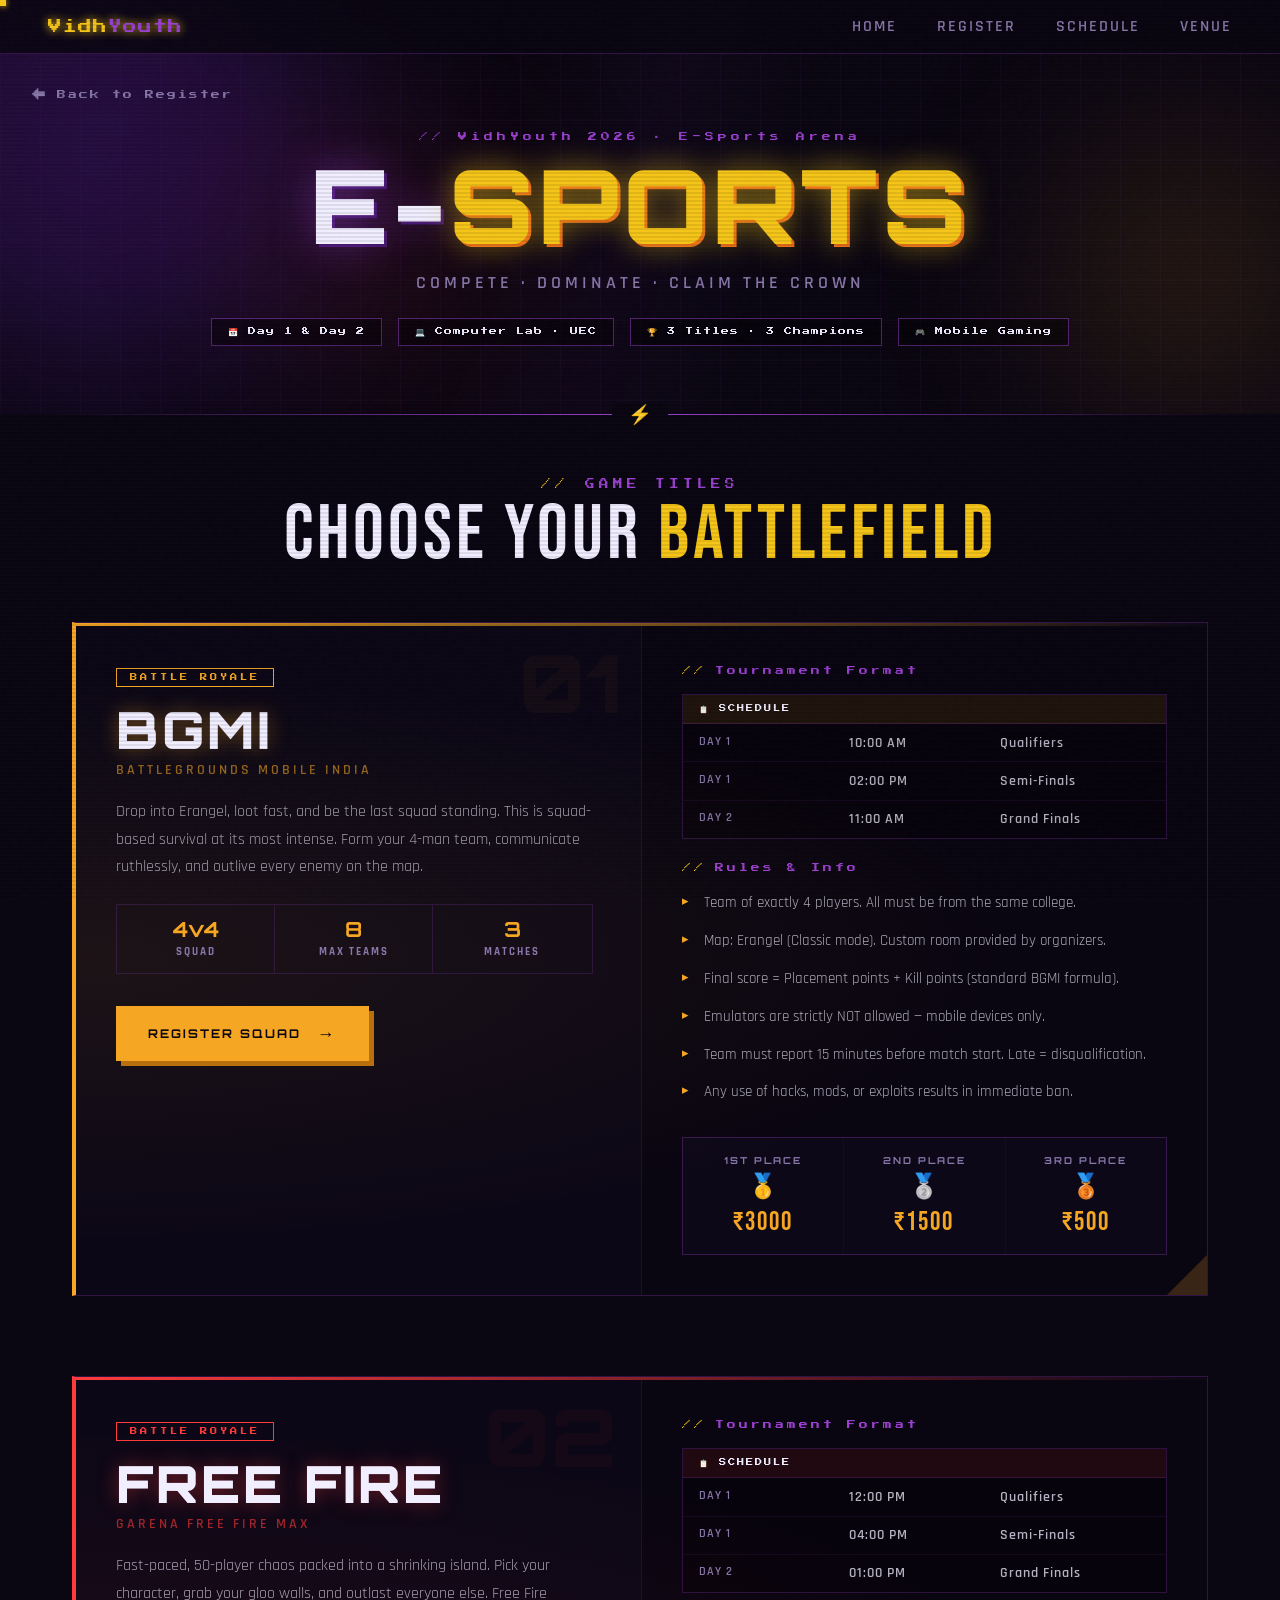
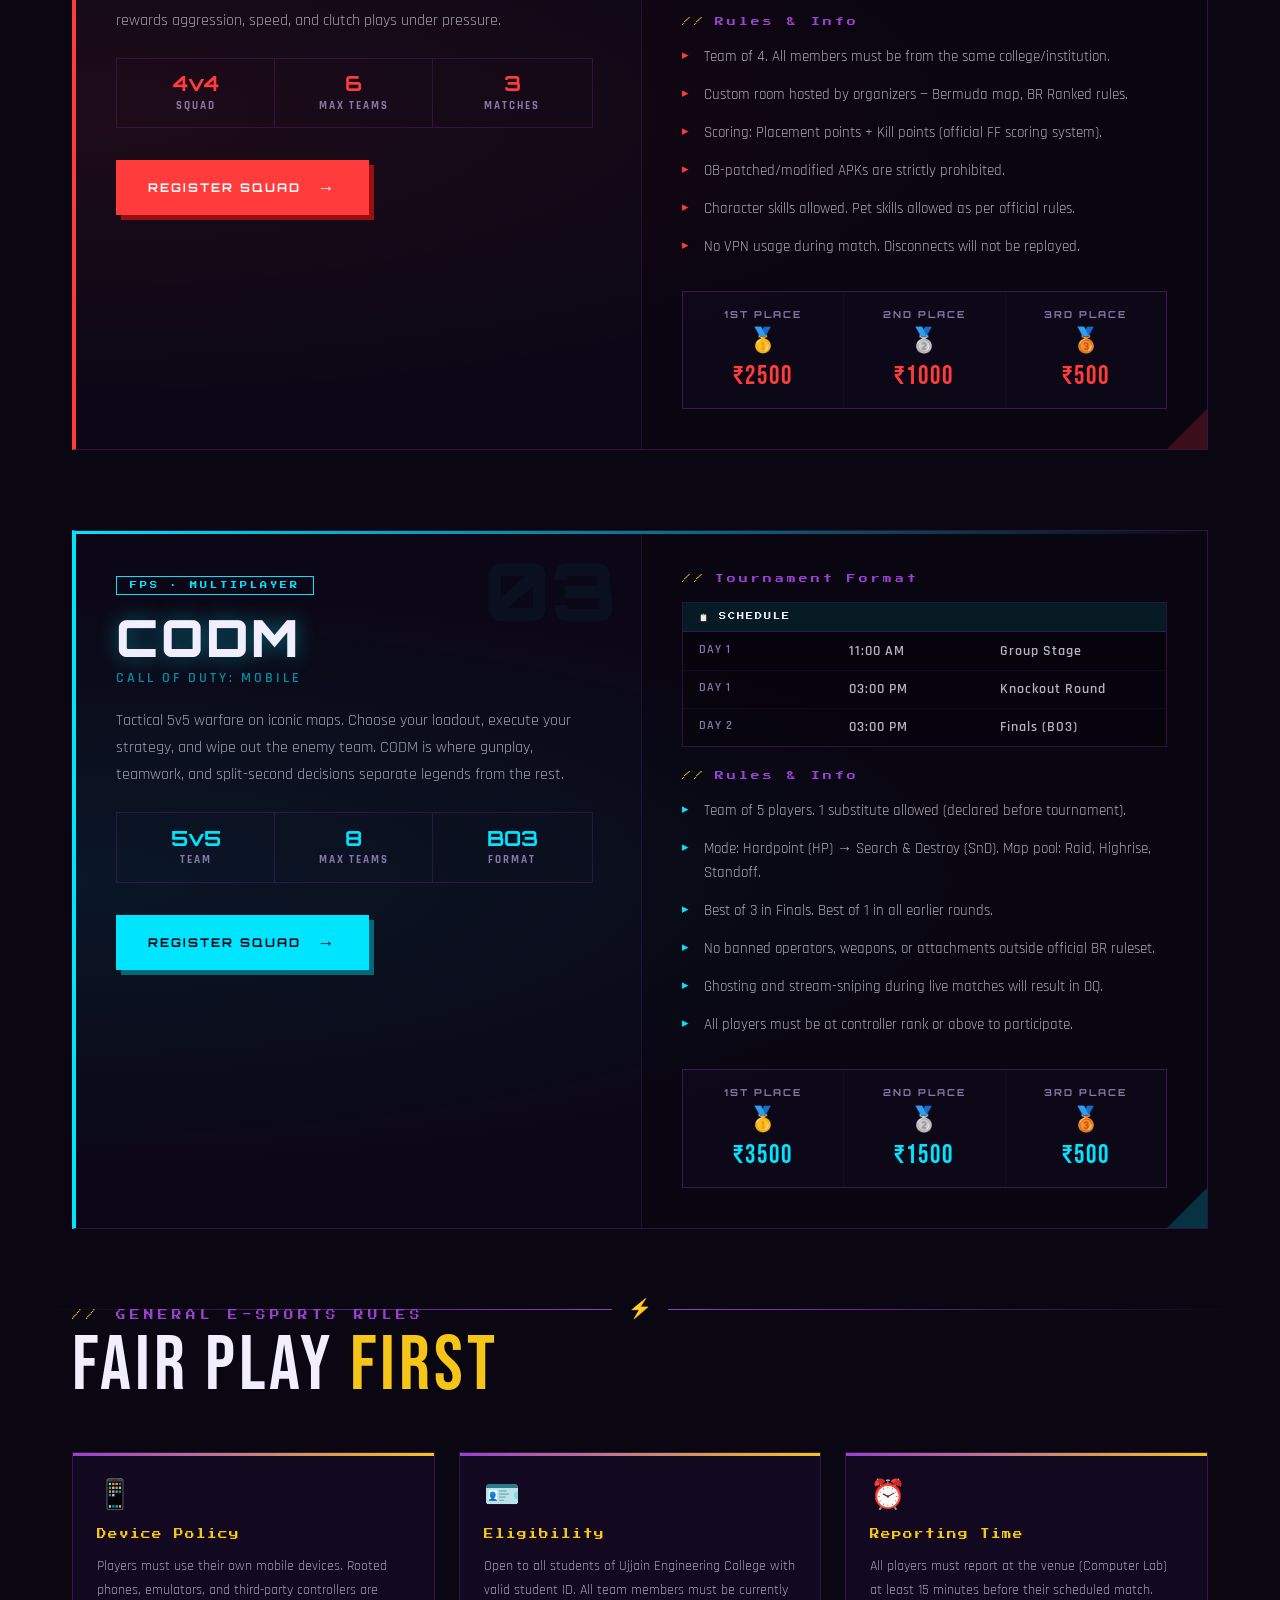
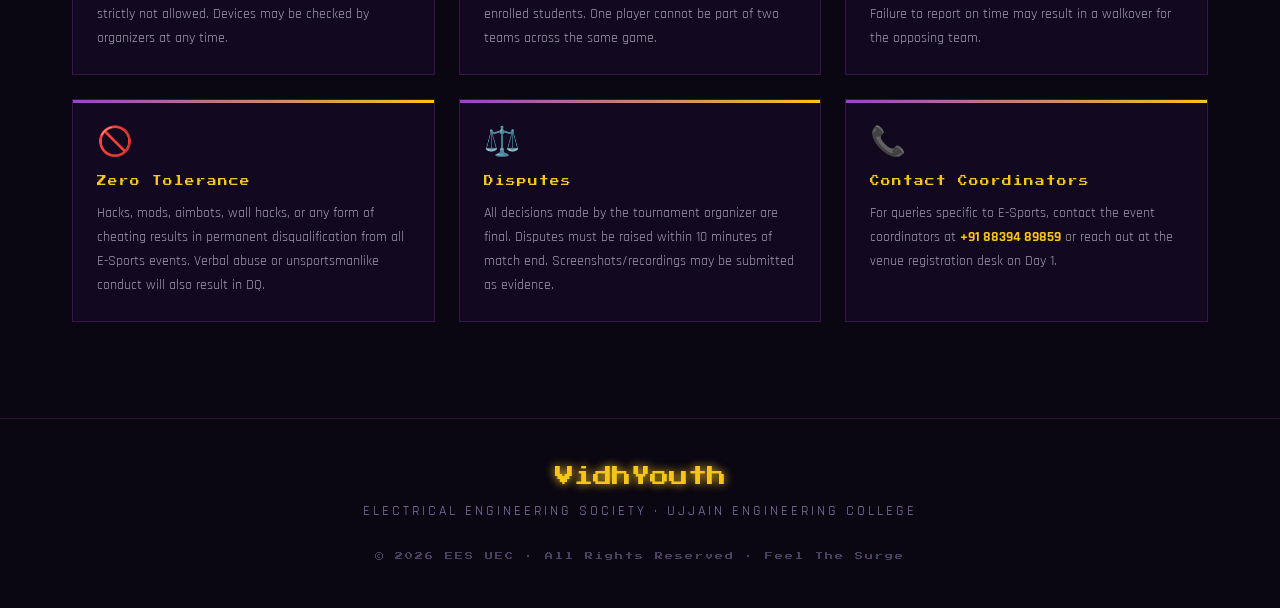
==== esports.html @ e62a2a11 "inital commit" ====
<!DOCTYPE html>
<html lang="en">
<head>
<meta charset="UTF-8">
<meta name="viewport" content="width=device-width, initial-scale=1.0">
<title>E-Sports — VidhYouth 2026</title>
<link href="https://fonts.googleapis.com/css2?family=Press+Start+2P&family=Rajdhani:wght@400;600;700&family=Bebas+Neue&family=Orbitron:wght@700;900&family=Dancing+Script:wght@700&display=swap" rel="stylesheet">
<link rel="stylesheet" href="style.css">
<style>
:root {
  --bgmi:   #f5a623;   /* BGMI — amber/gold */
  --bgmi-d: #b8700f;
  --ff:     #ff3b3b;   /* Free Fire — hot red */
  --ff-d:   #9a1010;
  --codm:   #00e5ff;   /* CODM — electric cyan */
  --codm-d: #006a7a;
}

/* ===== HERO ===== */
.es-hero {
  min-height: 46vh;
  display: flex;
  flex-direction: column;
  align-items: center;
  justify-content: center;
  position: relative;
  overflow: hidden;
  padding: 8rem 2rem 4rem;
  text-align: center;
}

.es-hero .grid-bg {
  position: absolute; inset: 0;
  background-image:
    linear-gradient(rgba(155,64,208,0.05) 1px, transparent 1px),
    linear-gradient(90deg, rgba(155,64,208,0.05) 1px, transparent 1px);
  background-size: 40px 40px;
  pointer-events: none;
}

/* Diagonal scan line sweeping effect */
.es-hero .scan-sweep {
  position: absolute; inset: 0;
  background: linear-gradient(
    105deg,
    transparent 40%,
    rgba(155,64,208,0.04) 50%,
    transparent 60%
  );
  animation: scanSweep 4s linear infinite;
  pointer-events: none;
}

@keyframes scanSweep {
  0%   { transform: translateX(-100%); }
  100% { transform: translateX(200%); }
}

.es-hero .orb {
  position: absolute; border-radius: 50%;
  filter: blur(90px); pointer-events: none;
  animation: floatOrb 9s ease-in-out infinite;
}
.es-hero .orb1 { width: 450px; height: 450px; background: rgba(74,26,122,0.45); top:-80px; left:-120px; }
.es-hero .orb2 { width: 300px; height: 300px; background: rgba(245,166,35,0.12); bottom:-40px; right:-60px; animation-delay:3s; }
.es-hero .orb3 { width: 250px; height: 250px; background: rgba(255,59,59,0.1); top:30%; right:10%; animation-delay:6s; }

.es-back {
  position: absolute; top: 5.5rem; left: 2rem;
  font-family: 'Press Start 2P', monospace;
  font-size: 0.55rem; color: var(--gray);
  text-decoration: none; letter-spacing: 2px;
  display: flex; align-items: center; gap: 0.6rem;
  transition: color 0.2s; z-index: 10;
}
.es-back:hover { color: var(--yellow); }
.es-back::before { content: '←'; font-size: 0.8rem; }

.es-label {
  font-family: 'Press Start 2P', monospace;
  font-size: 0.55rem; color: var(--purple-bright);
  letter-spacing: 4px; margin-bottom: 0.8rem;
  position: relative; z-index: 1;
  animation: fadeInDown 0.8s ease forwards; opacity: 0;
}

.es-title {
  font-family: 'Orbitron', sans-serif;
  font-size: clamp(2.8rem, 8vw, 6.5rem);
  font-weight: 900;
  letter-spacing: 4px;
  color: var(--white);
  line-height: 1;
  position: relative; z-index: 1;
  text-shadow:
    0 0 40px rgba(155,64,208,0.5),
    3px 3px 0 rgba(74,26,122,0.8);
  animation: fadeInUp 0.9s 0.1s ease forwards; opacity: 0;
}

.es-title .highlight {
  color: var(--yellow);
  text-shadow: 0 0 30px rgba(245,197,24,0.6), 3px 3px 0 var(--orange);
}

.es-sub {
  font-family: 'Rajdhani', sans-serif;
  font-size: 1.1rem; font-weight: 600;
  color: var(--gray); letter-spacing: 4px;
  text-transform: uppercase; margin-top: 1rem;
  position: relative; z-index: 1;
  animation: fadeInUp 0.9s 0.25s ease forwards; opacity: 0;
}

/* Date + venue pills */
.es-pills {
  display: flex; gap: 1rem; justify-content: center;
  flex-wrap: wrap; margin-top: 1.5rem;
  position: relative; z-index: 1;
  animation: fadeInUp 0.9s 0.4s ease forwards; opacity: 0;
}

.es-pill {
  font-family: 'Press Start 2P', monospace;
  font-size: 0.5rem; letter-spacing: 1px;
  border: 1px solid rgba(155,64,208,0.5);
  padding: 0.5rem 1rem; color: var(--white);
  background: rgba(0,0,0,0.4);
  display: flex; align-items: center; gap: 0.5rem;
}

/* ===== SECTION HEADER (reuse but local) ===== */
.es-section-head {
  text-align: center; padding: 4rem 2rem 0;
}

.es-section-head .section-label {
  justify-content: center;
}

/* ===== GAME CARDS ===== */
.games-wrap {
  max-width: 1200px; margin: 0 auto;
  padding: 3rem 2rem 5rem;
  display: flex; flex-direction: column; gap: 5rem;
}

/* Each game is a full-width dramatic panel */
.game-panel {
  position: relative;
  border: 1px solid rgba(155,64,208,0.25);
  background: rgba(13,8,24,0.8);
  overflow: hidden;
  animation: fadeInUp 0.8s ease forwards; opacity: 0;
}

.game-panel:nth-child(1) { animation-delay: 0.1s; }
.game-panel:nth-child(2) { animation-delay: 0.25s; }
.game-panel:nth-child(3) { animation-delay: 0.4s; }

/* Thick accent left border per game */
.game-panel.bgmi  { border-left: 4px solid var(--bgmi); }
.game-panel.ff    { border-left: 4px solid var(--ff); }
.game-panel.codm  { border-left: 4px solid var(--codm); }

/* Glow tint overlay */
.game-panel.bgmi::before  { background: radial-gradient(ellipse at 0% 50%, rgba(245,166,35,0.08) 0%, transparent 60%); }
.game-panel.ff::before    { background: radial-gradient(ellipse at 0% 50%, rgba(255,59,59,0.08) 0%, transparent 60%); }
.game-panel.codm::before  { background: radial-gradient(ellipse at 0% 50%, rgba(0,229,255,0.07) 0%, transparent 60%); }

.game-panel::before {
  content: ''; position: absolute; inset: 0; pointer-events: none;
}

/* Bottom-right pixel corner */
.game-panel::after {
  content: ''; position: absolute; bottom: 0; right: 0;
  width: 0; height: 0; border-style: solid;
  border-width: 0 0 40px 40px;
}
.game-panel.bgmi::after  { border-color: transparent transparent rgba(245,166,35,0.2) transparent; }
.game-panel.ff::after    { border-color: transparent transparent rgba(255,59,59,0.2) transparent; }
.game-panel.codm::after  { border-color: transparent transparent rgba(0,229,255,0.2) transparent; }

/* Top accent bar */
.game-topbar {
  height: 3px; width: 100%;
}
.bgmi  .game-topbar { background: linear-gradient(90deg, var(--bgmi), transparent); }
.ff    .game-topbar { background: linear-gradient(90deg, var(--ff), transparent); }
.codm  .game-topbar { background: linear-gradient(90deg, var(--codm), transparent); }

/* Inner layout */
.game-inner {
  display: grid;
  grid-template-columns: 1fr 1fr;
  gap: 0;
}

/* Left: info */
.game-info {
  padding: 2.5rem 3rem 2.5rem 2.5rem;
  border-right: 1px solid rgba(155,64,208,0.15);
  position: relative;
}

/* Game number watermark */
.game-number {
  position: absolute; top: 1rem; right: 1.5rem;
  font-family: 'Orbitron', sans-serif;
  font-size: 5rem; font-weight: 900;
  opacity: 0.04; line-height: 1;
  pointer-events: none; user-select: none;
}
.bgmi  .game-number { color: var(--bgmi); }
.ff    .game-number { color: var(--ff); }
.codm  .game-number { color: var(--codm); }

.game-badge {
  font-family: 'Press Start 2P', monospace;
  font-size: 0.45rem; letter-spacing: 3px;
  padding: 0.3rem 0.8rem; border: 1px solid;
  display: inline-block; margin-bottom: 1rem;
  text-transform: uppercase;
}
.bgmi  .game-badge { color: var(--bgmi);  border-color: var(--bgmi); }
.ff    .game-badge { color: var(--ff);    border-color: var(--ff); }
.codm  .game-badge { color: var(--codm);  border-color: var(--codm); }

.game-name {
  font-family: 'Orbitron', sans-serif;
  font-size: clamp(2rem, 4vw, 3.2rem);
  font-weight: 900; letter-spacing: 3px;
  color: var(--white); line-height: 1.05;
  margin-bottom: 0.3rem;
}

.bgmi  .game-name { text-shadow: 0 0 20px rgba(245,166,35,0.4); }
.ff    .game-name { text-shadow: 0 0 20px rgba(255,59,59,0.4); }
.codm  .game-name { text-shadow: 0 0 20px rgba(0,229,255,0.4); }

.game-fullname {
  font-family: 'Rajdhani', sans-serif;
  font-size: 0.9rem; font-weight: 600;
  letter-spacing: 3px; text-transform: uppercase;
  margin-bottom: 1.2rem;
}
.bgmi  .game-fullname { color: rgba(245,166,35,0.6); }
.ff    .game-fullname { color: rgba(255,59,59,0.6); }
.codm  .game-fullname { color: rgba(0,229,255,0.6); }

.game-desc {
  font-size: 1rem; color: rgba(240,238,255,0.65);
  line-height: 1.7; margin-bottom: 1.5rem;
  font-weight: 400;
}

/* Stat row */
.game-stats {
  display: grid;
  grid-template-columns: repeat(3, 1fr);
  gap: 0;
  border: 1px solid rgba(155,64,208,0.2);
  margin-bottom: 2rem;
}

.game-stat {
  padding: 0.9rem 0.8rem;
  border-right: 1px solid rgba(155,64,208,0.2);
  text-align: center;
}
.game-stat:last-child { border-right: none; }

.stat-val {
  font-family: 'Orbitron', sans-serif;
  font-weight: 700; font-size: 1.3rem;
  line-height: 1; margin-bottom: 0.3rem;
}
.bgmi  .stat-val { color: var(--bgmi); }
.ff    .stat-val { color: var(--ff); }
.codm  .stat-val { color: var(--codm); }

.stat-key {
  font-family: 'Rajdhani', sans-serif;
  font-size: 0.7rem; font-weight: 700;
  letter-spacing: 2px; color: var(--gray);
  text-transform: uppercase;
}

/* Register CTA */
.game-cta {
  display: inline-flex;
  align-items: center; gap: 1rem;
  padding: 1rem 2rem;
  font-family: 'Orbitron', sans-serif;
  font-size: 0.75rem; font-weight: 700;
  letter-spacing: 2px; text-decoration: none;
  text-transform: uppercase; cursor: pointer;
  border: none; transition: transform 0.15s, box-shadow 0.2s;
}

.bgmi  .game-cta { background: var(--bgmi);  color: #0a0612; box-shadow: 5px 5px 0 var(--bgmi-d); }
.ff    .game-cta { background: var(--ff);    color: #fff;    box-shadow: 5px 5px 0 var(--ff-d); }
.codm  .game-cta { background: var(--codm);  color: #0a0612; box-shadow: 5px 5px 0 var(--codm-d); }

.game-cta:hover { transform: translate(-3px,-3px); }
.bgmi  .game-cta:hover { box-shadow: 8px 8px 0 var(--bgmi-d); }
.ff    .game-cta:hover { box-shadow: 8px 8px 0 var(--ff-d); }
.codm  .game-cta:hover { box-shadow: 8px 8px 0 var(--codm-d); }
.game-cta:active { transform: translate(2px,2px); box-shadow: 2px 2px 0; }

.cta-arrow { font-size: 1.1rem; transition: transform 0.2s; }
.game-cta:hover .cta-arrow { transform: translateX(4px); }

/* Right: rules / format panel */
.game-rules {
  padding: 2.5rem;
  background: rgba(0,0,0,0.2);
}

.rules-heading {
  font-family: 'Press Start 2P', monospace;
  font-size: 0.55rem; letter-spacing: 3px;
  color: var(--purple-bright); margin-bottom: 1.2rem;
  display: flex; align-items: center; gap: 0.6rem;
}
.rules-heading::before { content: '//'; color: var(--yellow); }

.rules-list {
  list-style: none; display: flex;
  flex-direction: column; gap: 0.85rem;
  margin-bottom: 2rem;
}

.rules-list li {
  font-size: 0.95rem; color: rgba(240,238,255,0.7);
  line-height: 1.6; padding-left: 1.4rem;
  position: relative; font-weight: 400;
}

.rules-list li::before {
  content: '▸';
  position: absolute; left: 0;
  font-size: 0.8rem;
}
.bgmi  .rules-list li::before { color: var(--bgmi); }
.ff    .rules-list li::before { color: var(--ff); }
.codm  .rules-list li::before { color: var(--codm); }

/* Bracket / schedule mini-table */
.bracket-box {
  border: 1px solid rgba(155,64,208,0.25);
  background: rgba(0,0,0,0.3);
  margin-bottom: 1.5rem;
}

.bracket-header {
  padding: 0.6rem 1rem;
  border-bottom: 1px solid rgba(155,64,208,0.2);
  font-family: 'Press Start 2P', monospace;
  font-size: 0.45rem; letter-spacing: 2px;
  color: var(--white);
}
.bgmi  .bracket-header { background: rgba(245,166,35,0.1); }
.ff    .bracket-header { background: rgba(255,59,59,0.1); }
.codm  .bracket-header { background: rgba(0,229,255,0.1); }

.bracket-row {
  display: grid; grid-template-columns: 1fr 1fr 1fr;
  padding: 0.6rem 1rem;
  border-bottom: 1px solid rgba(155,64,208,0.1);
  font-family: 'Rajdhani', sans-serif;
  font-size: 0.88rem; font-weight: 600;
  color: rgba(240,238,255,0.75); letter-spacing: 1px;
}
.bracket-row:last-child { border-bottom: none; }

.bracket-row span:first-child { color: var(--gray); font-size: 0.75rem; }

.prize-row {
  display: grid; grid-template-columns: repeat(3, 1fr);
  gap: 1px; border: 1px solid rgba(155,64,208,0.25);
  background: rgba(155,64,208,0.1);
}

.prize-cell {
  background: rgba(13,8,24,0.9);
  padding: 1rem; text-align: center;
}

.prize-rank {
  font-family: 'Orbitron', sans-serif;
  font-size: 0.6rem; font-weight: 700;
  letter-spacing: 2px; color: var(--gray);
  text-transform: uppercase; margin-bottom: 0.4rem;
}

.prize-medal { font-size: 1.5rem; display: block; margin-bottom: 0.3rem; }

.prize-amount {
  font-family: 'Bebas Neue', sans-serif;
  font-size: 1.6rem; letter-spacing: 2px;
}
.bgmi  .prize-amount { color: var(--bgmi); }
.ff    .prize-amount { color: var(--ff); }
.codm  .prize-amount { color: var(--codm); }

/* ===== GENERAL RULES SECTION ===== */
.general-section {
  max-width: 1200px; margin: 0 auto;
  padding: 0 2rem 6rem;
}

.general-grid {
  display: grid;
  grid-template-columns: repeat(auto-fit, minmax(280px, 1fr));
  gap: 1.5rem;
  margin-top: 2rem;
}

.general-card {
  border: 1px solid rgba(155,64,208,0.25);
  background: rgba(26,10,46,0.5);
  padding: 1.5rem;
  position: relative;
  overflow: hidden;
  transition: border-color 0.3s;
}

.general-card::before {
  content: '';
  position: absolute; top: 0; left: 0;
  width: 100%; height: 3px;
  background: linear-gradient(90deg, var(--purple-bright), var(--yellow));
}

.general-card:hover { border-color: rgba(155,64,208,0.6); }

.gen-icon { font-size: 1.8rem; margin-bottom: 0.8rem; display: block; }

.gen-title {
  font-family: 'Press Start 2P', monospace;
  font-size: 0.6rem; color: var(--yellow);
  letter-spacing: 1px; margin-bottom: 0.8rem;
  line-height: 1.6;
}

.gen-text {
  font-size: 0.9rem; color: rgba(240,238,255,0.65);
  line-height: 1.65; font-weight: 400;
}

/* ===== RESPONSIVE ===== */
@media (max-width: 860px) {
  .game-inner {
    grid-template-columns: 1fr;
  }
  .game-info {
    border-right: none;
    border-bottom: 1px solid rgba(155,64,208,0.15);
    padding: 2rem 1.5rem;
  }
  .game-rules { padding: 2rem 1.5rem; }
  .game-stats { grid-template-columns: repeat(3,1fr); }
}

@media (max-width: 500px) {
  .es-title { font-size: 2.2rem; }
  .game-name { font-size: 1.8rem; }
  .game-stats { grid-template-columns: 1fr 1fr; }
  .game-stats .game-stat:last-child { border-top: 1px solid rgba(155,64,208,0.2); }
  .prize-row { grid-template-columns: 1fr; }
}
</style>
</head>
<body>

<div class="cursor-dot" id="cursorDot"></div>

<!-- NAV -->
<nav>
  <a href="index.html"><div class="nav-logo">Vidh<span>Youth</span></div></a>
  <ul>
    <li><a href="index.html">Home</a></li>
    <li><a href="register.html">Register</a></li>
    <li><a href="index.html#schedule">Schedule</a></li>
    <li><a href="index.html#venue">Venue</a></li>
  </ul>
</nav>

<!-- HERO -->
<div class="es-hero">
  <div class="grid-bg"></div>
  <div class="scan-sweep"></div>
  <div class="orb orb1"></div>
  <div class="orb orb2"></div>
  <div class="orb orb3"></div>

  <a href="register.html" class="es-back">Back to Register</a>

  <div class="es-label">// VidhYouth 2026 · E-Sports Arena</div>
  <h1 class="es-title">E-<span class="highlight">SPORTS</span></h1>
  <p class="es-sub">Compete · Dominate · Claim the Crown</p>

  <div class="es-pills">
    <span class="es-pill">📅 Day 1 &amp; Day 2</span>
    <span class="es-pill">💻 Computer Lab · UEC</span>
    <span class="es-pill">🏆 3 Titles · 3 Champions</span>
    <span class="es-pill">🎮 Mobile Gaming</span>
  </div>
</div>

<div class="divider" style="max-width:1200px;margin:0 auto 0;padding:0 2rem;"></div>

<!-- SECTION HEADING -->
<div class="es-section-head">
  <div class="section-label" style="justify-content:center;">Game Titles</div>
  <div class="section-title" style="margin-bottom:0;">Choose Your <span>Battlefield</span></div>
</div>

<!-- ===== GAMES ===== -->
<div class="games-wrap">

  <!-- ======== BGMI ======== -->
  <div class="game-panel bgmi reveal">
    <div class="game-topbar"></div>
    <div class="game-inner">

      <!-- INFO -->
      <div class="game-info">
        <div class="game-number">01</div>
        <span class="game-badge">Battle Royale</span>
        <div class="game-name">BGMI</div>
        <div class="game-fullname">Battlegrounds Mobile India</div>
        <p class="game-desc">
          Drop into Erangel, loot fast, and be the last squad standing. This is squad-based survival at its most intense. Form your 4-man team, communicate ruthlessly, and outlive every enemy on the map.
        </p>

        <div class="game-stats">
          <div class="game-stat">
            <div class="stat-val">4v4</div>
            <div class="stat-key">Squad</div>
          </div>
          <div class="game-stat">
            <div class="stat-val">8</div>
            <div class="stat-key">Max Teams</div>
          </div>
          <div class="game-stat">
            <div class="stat-val">3</div>
            <div class="stat-key">Matches</div>
          </div>
        </div>

        <a href="https://forms.gle/QC4cLJmsxSoJwzcj9" target="_blank" rel="noopener" class="game-cta">
          Register Squad <span class="cta-arrow">→</span>
        </a>
      </div>

      <!-- RULES -->
      <div class="game-rules">
        <div class="rules-heading">Tournament Format</div>

        <div class="bracket-box">
          <div class="bracket-header">📋 SCHEDULE</div>
          <div class="bracket-row">
            <span>DAY 1</span>
            <span>10:00 AM</span>
            <span>Qualifiers</span>
          </div>
          <div class="bracket-row">
            <span>DAY 1</span>
            <span>02:00 PM</span>
            <span>Semi-Finals</span>
          </div>
          <div class="bracket-row">
            <span>DAY 2</span>
            <span>11:00 AM</span>
            <span>Grand Finals</span>
          </div>
        </div>

        <div class="rules-heading">Rules &amp; Info</div>
        <ul class="rules-list">
          <li>Team of exactly 4 players. All must be from the same college.</li>
          <li>Map: Erangel (Classic mode). Custom room provided by organizers.</li>
          <li>Final score = Placement points + Kill points (standard BGMI formula).</li>
          <li>Emulators are strictly NOT allowed — mobile devices only.</li>
          <li>Team must report 15 minutes before match start. Late = disqualification.</li>
          <li>Any use of hacks, mods, or exploits results in immediate ban.</li>
        </ul>

        <div class="prize-row">
          <div class="prize-cell">
            <div class="prize-rank">1st Place</div>
            <span class="prize-medal">🥇</span>
            <div class="prize-amount">₹3000</div>
          </div>
          <div class="prize-cell">
            <div class="prize-rank">2nd Place</div>
            <span class="prize-medal">🥈</span>
            <div class="prize-amount">₹1500</div>
          </div>
          <div class="prize-cell">
            <div class="prize-rank">3rd Place</div>
            <span class="prize-medal">🥉</span>
            <div class="prize-amount">₹500</div>
          </div>
        </div>
      </div>

    </div>
  </div><!-- /.game-panel.bgmi -->


  <!-- ======== FREE FIRE ======== -->
  <div class="game-panel ff reveal">
    <div class="game-topbar"></div>
    <div class="game-inner">

      <!-- INFO -->
      <div class="game-info">
        <div class="game-number">02</div>
        <span class="game-badge">Battle Royale</span>
        <div class="game-name">FREE FIRE</div>
        <div class="game-fullname">Garena Free Fire MAX</div>
        <p class="game-desc">
          Fast-paced, 50-player chaos packed into a shrinking island. Pick your character, grab your gloo walls, and outlast everyone else. Free Fire rewards aggression, speed, and clutch plays under pressure.
        </p>

        <div class="game-stats">
          <div class="game-stat">
            <div class="stat-val">4v4</div>
            <div class="stat-key">Squad</div>
          </div>
          <div class="game-stat">
            <div class="stat-val">6</div>
            <div class="stat-key">Max Teams</div>
          </div>
          <div class="game-stat">
            <div class="stat-val">3</div>
            <div class="stat-key">Matches</div>
          </div>
        </div>

        <a href="https://forms.gle/5pXeX5rQ9CpRcQwr8" target="_blank" rel="noopener" class="game-cta">
          Register Squad <span class="cta-arrow">→</span>
        </a>
      </div>

      <!-- RULES -->
      <div class="game-rules">
        <div class="rules-heading">Tournament Format</div>

        <div class="bracket-box">
          <div class="bracket-header">📋 SCHEDULE</div>
          <div class="bracket-row">
            <span>DAY 1</span>
            <span>12:00 PM</span>
            <span>Qualifiers</span>
          </div>
          <div class="bracket-row">
            <span>DAY 1</span>
            <span>04:00 PM</span>
            <span>Semi-Finals</span>
          </div>
          <div class="bracket-row">
            <span>DAY 2</span>
            <span>01:00 PM</span>
            <span>Grand Finals</span>
          </div>
        </div>

        <div class="rules-heading">Rules &amp; Info</div>
        <ul class="rules-list">
          <li>Team of 4. All members must be from the same college/institution.</li>
          <li>Custom room hosted by organizers — Bermuda map, BR Ranked rules.</li>
          <li>Scoring: Placement points + Kill points (official FF scoring system).</li>
          <li>OB-patched/modified APKs are strictly prohibited.</li>
          <li>Character skills allowed. Pet skills allowed as per official rules.</li>
          <li>No VPN usage during match. Disconnects will not be replayed.</li>
        </ul>

        <div class="prize-row">
          <div class="prize-cell">
            <div class="prize-rank">1st Place</div>
            <span class="prize-medal">🥇</span>
            <div class="prize-amount">₹2500</div>
          </div>
          <div class="prize-cell">
            <div class="prize-rank">2nd Place</div>
            <span class="prize-medal">🥈</span>
            <div class="prize-amount">₹1000</div>
          </div>
          <div class="prize-cell">
            <div class="prize-rank">3rd Place</div>
            <span class="prize-medal">🥉</span>
            <div class="prize-amount">₹500</div>
          </div>
        </div>
      </div>

    </div>
  </div><!-- /.game-panel.ff -->


  <!-- ======== CODM ======== -->
  <div class="game-panel codm reveal">
    <div class="game-topbar"></div>
    <div class="game-inner">

      <!-- INFO -->
      <div class="game-info">
        <div class="game-number">03</div>
        <span class="game-badge">FPS · Multiplayer</span>
        <div class="game-name">CODM</div>
        <div class="game-fullname">Call of Duty: Mobile</div>
        <p class="game-desc">
          Tactical 5v5 warfare on iconic maps. Choose your loadout, execute your strategy, and wipe out the enemy team. CODM is where gunplay, teamwork, and split-second decisions separate legends from the rest.
        </p>

        <div class="game-stats">
          <div class="game-stat">
            <div class="stat-val">5v5</div>
            <div class="stat-key">Team</div>
          </div>
          <div class="game-stat">
            <div class="stat-val">8</div>
            <div class="stat-key">Max Teams</div>
          </div>
          <div class="game-stat">
            <div class="stat-val">BO3</div>
            <div class="stat-key">Format</div>
          </div>
        </div>

        <a href="https://forms.gle/N1hsMBkAmnxu4zT6A" target="_blank" rel="noopener" class="game-cta">
          Register Squad <span class="cta-arrow">→</span>
        </a>
      </div>

      <!-- RULES -->
      <div class="game-rules">
        <div class="rules-heading">Tournament Format</div>

        <div class="bracket-box">
          <div class="bracket-header">📋 SCHEDULE</div>
          <div class="bracket-row">
            <span>DAY 1</span>
            <span>11:00 AM</span>
            <span>Group Stage</span>
          </div>
          <div class="bracket-row">
            <span>DAY 1</span>
            <span>03:00 PM</span>
            <span>Knockout Round</span>
          </div>
          <div class="bracket-row">
            <span>DAY 2</span>
            <span>03:00 PM</span>
            <span>Finals (BO3)</span>
          </div>
        </div>

        <div class="rules-heading">Rules &amp; Info</div>
        <ul class="rules-list">
          <li>Team of 5 players. 1 substitute allowed (declared before tournament).</li>
          <li>Mode: Hardpoint (HP) → Search &amp; Destroy (SnD). Map pool: Raid, Highrise, Standoff.</li>
          <li>Best of 3 in Finals. Best of 1 in all earlier rounds.</li>
          <li>No banned operators, weapons, or attachments outside official BR ruleset.</li>
          <li>Ghosting and stream-sniping during live matches will result in DQ.</li>
          <li>All players must be at controller rank or above to participate.</li>
        </ul>

        <div class="prize-row">
          <div class="prize-cell">
            <div class="prize-rank">1st Place</div>
            <span class="prize-medal">🥇</span>
            <div class="prize-amount">₹3500</div>
          </div>
          <div class="prize-cell">
            <div class="prize-rank">2nd Place</div>
            <span class="prize-medal">🥈</span>
            <div class="prize-amount">₹1500</div>
          </div>
          <div class="prize-cell">
            <div class="prize-rank">3rd Place</div>
            <span class="prize-medal">🥉</span>
            <div class="prize-amount">₹500</div>
          </div>
        </div>
      </div>

    </div>
  </div><!-- /.game-panel.codm -->

</div><!-- /.games-wrap -->

<!-- ===== GENERAL RULES ===== -->
<div class="section-wrap">
  <div class="divider" style="max-width:1200px;margin:0 auto;padding:0 2rem;"></div>
  <div class="general-section">
    <div class="section-label">General E-Sports Rules</div>
    <div class="section-title">Fair Play <span>First</span></div>

    <div class="general-grid">

      <div class="general-card reveal">
        <span class="gen-icon">📱</span>
        <div class="gen-title">Device Policy</div>
        <div class="gen-text">Players must use their own mobile devices. Rooted phones, emulators, and third-party controllers are strictly not allowed. Devices may be checked by organizers at any time.</div>
      </div>

      <div class="general-card reveal">
        <span class="gen-icon">🪪</span>
        <div class="gen-title">Eligibility</div>
        <div class="gen-text">Open to all students of Ujjain Engineering College with valid student ID. All team members must be currently enrolled students. One player cannot be part of two teams across the same game.</div>
      </div>

      <div class="general-card reveal">
        <span class="gen-icon">⏰</span>
        <div class="gen-title">Reporting Time</div>
        <div class="gen-text">All players must report at the venue (Computer Lab) at least 15 minutes before their scheduled match. Failure to report on time may result in a walkover for the opposing team.</div>
      </div>

      <div class="general-card reveal">
        <span class="gen-icon">🚫</span>
        <div class="gen-title">Zero Tolerance</div>
        <div class="gen-text">Hacks, mods, aimbots, wall hacks, or any form of cheating results in permanent disqualification from all E-Sports events. Verbal abuse or unsportsmanlike conduct will also result in DQ.</div>
      </div>

      <div class="general-card reveal">
        <span class="gen-icon">⚖️</span>
        <div class="gen-title">Disputes</div>
        <div class="gen-text">All decisions made by the tournament organizer are final. Disputes must be raised within 10 minutes of match end. Screenshots/recordings may be submitted as evidence.</div>
      </div>

      <div class="general-card reveal">
        <span class="gen-icon">📞</span>
        <div class="gen-title">Contact Coordinators</div>
        <div class="gen-text">For queries specific to E-Sports, contact the event coordinators at <strong style="color:var(--yellow)">+91 88394 89859</strong> or reach out at the venue registration desk on Day 1.</div>
      </div>

    </div>
  </div>
</div>

<!-- FOOTER -->
<footer>
  <div class="footer-logo">VidhYouth</div>
  <div class="footer-sub">Electrical Engineering Society · Ujjain Engineering College</div>
  <div class="footer-copy">© 2026 EES UEC · All Rights Reserved · Feel The Surge</div>
</footer>

<script src="script.js"></script>
</body>
</html>
---- style.css ----
:root {
    --bg: #0a0612;
    --deep: #0d0818;
    --purple-dark: #1a0a2e;
    --purple: #4a1a7a;
    --purple-mid: #6b2fa0;
    --purple-bright: #9b40d0;
    --yellow: #f5c518;
    --yellow-bright: #ffd700;
    --orange: #e8621a;
    --white: #f0eeff;
    --gray: #8877aa;
}

* {
    margin: 0;
    padding: 0;
    box-sizing: border-box;
}

html {
    scroll-behavior: smooth;
}

body {
    background: var(--bg);
    color: var(--white);
    font-family: 'Rajdhani', sans-serif;
    overflow-x: hidden;
    cursor: crosshair;
}

/* ===== NOISE OVERLAY ===== */
body::before {
    content: '';
    position: fixed;
    inset: 0;
    background-image: url("data:image/svg+xml,%3Csvg viewBox='0 0 200 200' xmlns='http://www.w3.org/2000/svg'%3E%3Cfilter id='n'%3E%3CfeTurbulence type='fractalNoise' baseFrequency='0.9' numOctaves='4' stitchTiles='stitch'/%3E%3C/filter%3E%3Crect width='100%25' height='100%25' filter='url(%23n)' opacity='0.04'/%3E%3C/svg%3E");
    pointer-events: none;
    z-index: 999;
    opacity: 0.4;
}

/* ===== SCANLINES ===== */
body::after {
    content: '';
    position: fixed;
    inset: 0;
    background: repeating-linear-gradient(0deg,
            transparent,
            transparent 2px,
            rgba(0, 0, 0, 0.08) 2px,
            rgba(0, 0, 0, 0.08) 4px);
    pointer-events: none;
    z-index: 998;
}

/* ===== NAVBAR ===== */
nav {
    position: fixed;
    top: 0;
    left: 0;
    right: 0;
    z-index: 100;
    display: flex;
    justify-content: space-between;
    align-items: center;
    padding: 1rem 3rem;
    background: rgba(10, 6, 18, 0.85);
    backdrop-filter: blur(10px);
    border-bottom: 1px solid rgba(155, 64, 208, 0.3);
}

.nav-logo {
    font-family: 'Press Start 2P', monospace;
    font-size: 0.85rem;
    color: var(--yellow);
    text-shadow: 0 0 10px var(--yellow);
    letter-spacing: 1px;
}

.nav-logo span {
    color: var(--purple-bright);
}

nav ul {
    list-style: none;
    display: flex;
    gap: 2.5rem;
}

nav a {
    text-decoration: none;
}

nav ul a {
    color: var(--gray);
    text-decoration: none;
    font-family: 'Rajdhani', sans-serif;
    font-weight: 600;
    font-size: 1rem;
    letter-spacing: 2px;
    text-transform: uppercase;
    transition: color 0.2s, text-shadow 0.2s;
    position: relative;
}

nav ul a::after {
    content: '';
    position: absolute;
    bottom: -4px;
    left: 0;
    right: 0;
    height: 2px;
    background: var(--yellow);
    transform: scaleX(0);
    transition: transform 0.3s;
    box-shadow: 0 0 8px var(--yellow);
}

nav ul a:hover {
    color: var(--yellow);
    text-shadow: 0 0 12px var(--yellow);
}

nav ul a:hover::after {
    transform: scaleX(1);
}

/* Mobile hamburger toggle */
.nav-toggle {
    display: none;
}

/* ===== HERO ===== */
#hero {
    min-height: 100vh;
    display: flex;
    flex-direction: column;
    align-items: center;
    justify-content: center;
    position: relative;
    overflow: hidden;
    padding: 6rem 2rem 4rem;
}

/* Animated background orbs */
.orb {
    position: absolute;
    border-radius: 50%;
    filter: blur(80px);
    animation: floatOrb 8s ease-in-out infinite;
    pointer-events: none;
}

.orb1 {
    width: 500px;
    height: 500px;
    background: rgba(74, 26, 122, 0.5);
    top: -100px;
    left: -150px;
    animation-delay: 0s;
}

.orb2 {
    width: 400px;
    height: 400px;
    background: rgba(155, 64, 208, 0.3);
    top: 30%;
    right: -100px;
    animation-delay: 3s;
}

.orb3 {
    width: 300px;
    height: 300px;
    background: rgba(232, 98, 26, 0.15);
    bottom: 10%;
    left: 20%;
    animation-delay: 5s;
}

@keyframes floatOrb {

    0%,
    100% {
        transform: translateY(0) scale(1);
    }

    50% {
        transform: translateY(-30px) scale(1.05);
    }
}

/* Lightning bolts background */
.lightning-bg {
    position: absolute;
    inset: 0;
    pointer-events: none;
    overflow: hidden;
}

.bolt {
    position: absolute;
    opacity: 0;
    animation: flashBolt 6s infinite;
}

.bolt svg {
    filter: drop-shadow(0 0 8px #ffd700);
}

.bolt:nth-child(1) {
    top: 15%;
    right: 8%;
    animation-delay: 0s;
}

.bolt:nth-child(2) {
    top: 40%;
    right: 15%;
    animation-delay: 2s;
}

.bolt:nth-child(3) {
    bottom: 20%;
    left: 5%;
    animation-delay: 4s;
}

@keyframes flashBolt {

    0%,
    85%,
    100% {
        opacity: 0;
    }

    87%,
    89% {
        opacity: 1;
    }

    90%,
    93% {
        opacity: 0.3;
    }

    94% {
        opacity: 1;
    }
}

/* Grid lines */
.grid-bg {
    position: absolute;
    inset: 0;
    background-image:
        linear-gradient(rgba(155, 64, 208, 0.06) 1px, transparent 1px),
        linear-gradient(90deg, rgba(155, 64, 208, 0.06) 1px, transparent 1px);
    background-size: 50px 50px;
    pointer-events: none;
}

/* EES Badge */
.ees-badge {
    font-family: 'Press Start 2P', monospace;
    font-size: 0.6rem;
    color: var(--gray);
    letter-spacing: 1px;
    margin-bottom: 1rem;
    animation: fadeInDown 1s ease forwards;
    opacity: 0;
    animation-fill-mode: forwards;
}

.dept-tag {
    font-family: 'Rajdhani', sans-serif;
    font-size: 1.1rem;
    font-weight: 600;
    letter-spacing: 5px;
    color: var(--gray);
    text-transform: uppercase;
    margin-bottom: 1.5rem;
    animation: fadeInDown 1s 0.2s ease forwards;
    opacity: 0;
}

/* MAIN TITLE */
.hero-title {
    position: relative;
    text-align: center;
    margin-bottom: 0.5rem;
    animation: fadeInUp 1s 0.4s ease forwards;
    opacity: 0;
}

.title-vidh {
    display: block;
    font-family: 'Press Start 2P', monospace;
    font-size: clamp(3.5rem, 10vw, 7rem);
    color: white;
    text-shadow:
        3px 3px 0 var(--purple),
        6px 6px 0 rgba(74, 26, 122, 0.5),
        0 0 40px rgba(255, 255, 255, 0.2);
    letter-spacing: 4px;
    line-height: 1;
    position: relative;
}

.title-vidh .script-overlay {
    position: absolute;
    top: -0.3em;
    left: 50%;
    transform: translateX(-50%);
    font-family: 'Dancing Script', cursive;
    font-size: 0.55em;
    color: var(--yellow);
    text-shadow: 0 0 20px var(--yellow);
    white-space: nowrap;
    pointer-events: none;
    z-index: 2;
}

.title-youth {
    display: block;
    font-family: 'Bebas Neue', sans-serif;
    font-size: clamp(4rem, 13vw, 9rem);
    color: var(--yellow);
    text-shadow:
        4px 4px 0 var(--orange),
        0 0 60px rgba(245, 197, 24, 0.4);
    letter-spacing: 8px;
    line-height: 0.9;
    position: relative;
}

.title-youth .script-under {
    position: absolute;
    bottom: -0.1em;
    right: -0.1em;
    font-family: 'Dancing Script', cursive;
    font-size: 0.45em;
    color: white;
    text-shadow: 0 0 15px rgba(255, 255, 255, 0.6);
    pointer-events: none;
}

/* The O in YOUTH glows orange */
.title-youth .glow-o {
    color: var(--orange);
    text-shadow: 0 0 30px var(--orange), 0 0 60px rgba(232, 98, 26, 0.5);
    display: inline-block;
    animation: pulseO 2s ease-in-out infinite;
}

@keyframes pulseO {

    0%,
    100% {
        text-shadow: 0 0 30px var(--orange), 0 0 60px rgba(232, 98, 26, 0.5);
    }

    50% {
        text-shadow: 0 0 50px var(--orange), 0 0 100px rgba(232, 98, 26, 0.8);
    }
}

.tagline {
    font-family: 'Press Start 2P', monospace;
    font-size: clamp(0.7rem, 2vw, 1rem);
    color: var(--white);
    letter-spacing: 3px;
    margin: 1.5rem 0;
    animation: fadeInUp 1s 0.6s ease forwards;
    opacity: 0;
    text-shadow: 0 0 20px rgba(255, 255, 255, 0.4);
}

/* Date box */
.date-box {
    font-family: 'Press Start 2P', monospace;
    font-size: clamp(0.65rem, 2vw, 0.9rem);
    border: 2px solid var(--white);
    padding: 0.6rem 1.5rem;
    color: var(--white);
    letter-spacing: 2px;
    margin-bottom: 2.5rem;
    animation: fadeInUp 1s 0.8s ease forwards;
    opacity: 0;
    position: relative;
    background: rgba(0, 0, 0, 0.4);
}

.date-box::before,
.date-box::after {
    content: '';
    position: absolute;
    width: 8px;
    height: 8px;
    background: var(--yellow);
}

.date-box::before {
    top: -4px;
    left: -4px;
}

.date-box::after {
    bottom: -4px;
    right: -4px;
}

.cta-group {
    display: flex;
    gap: 1.5rem;
    animation: fadeInUp 1s 1s ease forwards;
    opacity: 0;
    flex-wrap: wrap;
    justify-content: center;
}

.btn {
    font-family: 'Press Start 2P', monospace;
    font-size: 0.7rem;
    padding: 1rem 2rem;
    text-decoration: none;
    letter-spacing: 1px;
    text-transform: uppercase;
    cursor: pointer;
    border: none;
    transition: transform 0.1s, box-shadow 0.2s;
    position: relative;
    display: inline-block;
}

.btn:active {
    transform: translate(2px, 2px);
}

.btn-primary {
    background: var(--yellow);
    color: #0a0612;
    box-shadow: 4px 4px 0 var(--orange), 8px 8px 0 rgba(232, 98, 26, 0.4);
}

.btn-primary:hover {
    box-shadow: 6px 6px 0 var(--orange), 12px 12px 0 rgba(232, 98, 26, 0.5);
    transform: translate(-2px, -2px);
}

.btn-secondary {
    background: transparent;
    color: var(--purple-bright);
    border: 2px solid var(--purple-bright);
    box-shadow: 4px 4px 0 var(--purple);
}

.btn-secondary:hover {
    background: var(--purple);
    box-shadow: 6px 6px 0 rgba(74, 26, 122, 0.8);
    transform: translate(-2px, -2px);
    color: white;
}

/* ===== SCROLL INDICATOR ===== */
.scroll-hint {
    position: absolute;
    bottom: 2rem;
    left: 50%;
    transform: translateX(-50%);
    font-family: 'Press Start 2P', monospace;
    font-size: 0.5rem;
    color: var(--purple-bright);
    letter-spacing: 3px;
    animation: bounce 2s infinite;
}

@keyframes bounce {

    0%,
    100% {
        transform: translateX(-50%) translateY(0);
    }

    50% {
        transform: translateX(-50%) translateY(8px);
    }
}

/* ===== SECTION COMMONS ===== */
section {
    padding: 6rem 3rem;
    max-width: 1200px;
    margin: 0 auto;
    position: relative;
}

.section-wrap {
    position: relative;
}

.section-label {
    font-family: 'Press Start 2P', monospace;
    font-size: 0.6rem;
    color: var(--purple-bright);
    letter-spacing: 4px;
    text-transform: uppercase;
    margin-bottom: 0.5rem;
    display: flex;
    align-items: center;
    gap: 1rem;
}

.section-label::before {
    content: '//';
    color: var(--yellow);
}

.section-title {
    font-family: 'Bebas Neue', sans-serif;
    font-size: clamp(3rem, 6vw, 5rem);
    letter-spacing: 4px;
    color: var(--white);
    line-height: 1;
    margin-bottom: 3rem;
}

.section-title span {
    color: var(--yellow);
}

/* Section divider */
.divider {
    width: 100%;
    height: 1px;
    background: linear-gradient(90deg, transparent, var(--purple-bright), transparent);
    margin: 2rem 0;
    position: relative;
}

.divider::after {
    content: '⚡';
    position: absolute;
    top: 50%;
    left: 50%;
    transform: translate(-50%, -50%);
    background: var(--bg);
    padding: 0 1rem;
    font-size: 1.2rem;
}

/* ===== ABOUT ===== */
#about {
    padding-top: 3rem;
}

.about-grid {
    display: grid;
    grid-template-columns: 1fr 1fr;
    gap: 4rem;
    align-items: center;
}

.about-text p {
    font-size: 1.2rem;
    line-height: 1.8;
    color: rgba(240, 238, 255, 0.8);
    font-weight: 400;
    margin-bottom: 1rem;
}

.about-text p strong {
    color: var(--yellow);
    font-weight: 700;
}

.stats-grid {
    display: grid;
    grid-template-columns: 1fr 1fr;
    gap: 1.5rem;
}

.stat-box {
    border: 1px solid rgba(155, 64, 208, 0.4);
    padding: 1.5rem;
    background: rgba(74, 26, 122, 0.15);
    position: relative;
    overflow: hidden;
    transition: border-color 0.3s, background 0.3s;
}

.stat-box::before {
    content: '';
    position: absolute;
    top: 0;
    left: 0;
    width: 100%;
    height: 3px;
    background: linear-gradient(90deg, var(--purple-bright), var(--yellow));
}

.stat-box:hover {
    border-color: var(--yellow);
    background: rgba(74, 26, 122, 0.3);
}

.stat-num {
    font-family: 'Bebas Neue', sans-serif;
    font-size: 3.5rem;
    color: var(--yellow);
    line-height: 1;
    text-shadow: 0 0 20px rgba(245, 197, 24, 0.4);
}

.stat-label {
    font-family: 'Rajdhani', sans-serif;
    font-size: 0.85rem;
    letter-spacing: 3px;
    color: var(--gray);
    text-transform: uppercase;
    font-weight: 600;
}

/* ===== EVENTS ===== */
#events {
    padding-top: 2rem;
}

.events-section-wrap {
    background: rgba(10, 6, 18, 0.8);
    position: relative;
}

.events-section-wrap::before {
    content: '';
    position: absolute;
    inset: 0;
    background: linear-gradient(135deg, rgba(74, 26, 122, 0.1) 0%, transparent 50%, rgba(232, 98, 26, 0.05) 100%);
    pointer-events: none;
}

.events-grid {
    display: grid;
    grid-template-columns: repeat(auto-fit, minmax(260px, 1fr));
    gap: 1.5rem;
}

.event-card {
    border: 1px solid rgba(155, 64, 208, 0.3);
    background: rgba(26, 10, 46, 0.6);
    padding: 2rem;
    position: relative;
    overflow: hidden;
    cursor: pointer;
    transition: transform 0.3s, border-color 0.3s;
    backdrop-filter: blur(4px);
}

.event-card::before {
    content: '';
    position: absolute;
    top: -100%;
    left: 0;
    width: 100%;
    height: 100%;
    background: linear-gradient(180deg, rgba(155, 64, 208, 0.15), transparent);
    transition: top 0.4s;
}

.event-card:hover::before {
    top: 0;
}

.event-card:hover {
    transform: translateY(-6px);
    border-color: var(--yellow);
    box-shadow: 0 20px 40px rgba(0, 0, 0, 0.5), 0 0 20px rgba(245, 197, 24, 0.1);
}

.event-card:hover .event-icon {
    transform: scale(1.2) rotate(5deg);
}

/* pixel corner decorations */
.event-card::after {
    content: '';
    position: absolute;
    bottom: 0;
    right: 0;
    width: 0;
    height: 0;
    border-style: solid;
    border-width: 0 0 24px 24px;
    border-color: transparent transparent rgba(245, 197, 24, 0.3) transparent;
    transition: border-color 0.3s;
}

.event-card:hover::after {
    border-color: transparent transparent var(--yellow) transparent;
}

.event-icon {
    font-size: 2.5rem;
    margin-bottom: 1rem;
    display: block;
    transition: transform 0.3s;
}

.event-name {
    font-family: 'Press Start 2P', monospace;
    font-size: 0.75rem;
    color: var(--yellow);
    letter-spacing: 1px;
    margin-bottom: 0.8rem;
    line-height: 1.6;
}

.event-desc {
    font-size: 0.95rem;
    color: rgba(240, 238, 255, 0.65);
    line-height: 1.6;
    font-weight: 400;
}

.event-tag {
    display: inline-block;
    margin-top: 1rem;
    font-family: 'Rajdhani', sans-serif;
    font-size: 0.75rem;
    font-weight: 700;
    letter-spacing: 3px;
    text-transform: uppercase;
    padding: 0.2rem 0.8rem;
    border: 1px solid;
}

.tag-tech {
    color: var(--purple-bright);
    border-color: var(--purple-bright);
}

.tag-culture {
    color: var(--yellow);
    border-color: var(--yellow);
}

.tag-sport {
    color: #4af;
    border-color: #4af;
}

/* ===== SCHEDULE ===== */
#schedule {
    position: relative;
}

.schedule-days {
    display: flex;
    gap: 1rem;
    margin-bottom: 2rem;
    flex-wrap: wrap;
}

.day-tab {
    font-family: 'Press Start 2P', monospace;
    font-size: 0.6rem;
    padding: 0.8rem 1.5rem;
    cursor: pointer;
    border: 2px solid rgba(155, 64, 208, 0.4);
    background: transparent;
    color: var(--gray);
    letter-spacing: 1px;
    transition: all 0.3s;
    position: relative;
}

.day-tab.active {
    border-color: var(--yellow);
    color: var(--yellow);
    background: rgba(245, 197, 24, 0.08);
}

.day-tab:hover {
    border-color: var(--purple-bright);
    color: var(--white);
}

.schedule-content {
    display: none;
}

.schedule-content.active {
    display: block;
}

.timeline {
    position: relative;
    padding-left: 2rem;
}

.timeline::before {
    content: '';
    position: absolute;
    left: 0;
    top: 0;
    bottom: 0;
    width: 2px;
    background: linear-gradient(180deg, var(--yellow), var(--purple-bright), transparent);
}

.tl-item {
    position: relative;
    padding: 1.2rem 0 1.2rem 2rem;
    border-bottom: 1px solid rgba(155, 64, 208, 0.1);
}

.tl-item::before {
    content: '';
    position: absolute;
    left: -5px;
    top: 1.7rem;
    width: 12px;
    height: 12px;
    background: var(--yellow);
    border: 2px solid var(--bg);
    box-shadow: 0 0 8px var(--yellow);
}

.tl-time {
    font-family: 'Press Start 2P', monospace;
    font-size: 0.55rem;
    color: var(--purple-bright);
    margin-bottom: 0.4rem;
}

.tl-name {
    font-family: 'Rajdhani', sans-serif;
    font-size: 1.2rem;
    font-weight: 700;
    color: var(--white);
    letter-spacing: 2px;
}

.tl-loc {
    font-size: 0.85rem;
    color: var(--gray);
    margin-top: 0.2rem;
}

/* ===== VENUE ===== */
#venue {
    text-align: center;
}

.venue-box {
    border: 1px solid rgba(155, 64, 208, 0.4);
    background: rgba(26, 10, 46, 0.5);
    padding: 3rem;
    position: relative;
    max-width: 700px;
    margin: 0 auto;
}

.venue-box::before,
.venue-box::after {
    content: '';
    position: absolute;
    width: 20px;
    height: 20px;
    border: 2px solid var(--yellow);
}

.venue-box::before {
    top: -2px;
    left: -2px;
    border-right: none;
    border-bottom: none;
}

.venue-box::after {
    bottom: -2px;
    right: -2px;
    border-left: none;
    border-top: none;
}

.venue-name {
    font-family: 'Bebas Neue', sans-serif;
    font-size: 2.5rem;
    letter-spacing: 4px;
    color: var(--yellow);
    margin-bottom: 0.5rem;
}

.venue-sub {
    font-size: 1rem;
    color: var(--gray);
    letter-spacing: 3px;
    text-transform: uppercase;
    margin-bottom: 2rem;
}

.contact-grid {
    display: flex;
    flex-direction: column;
    gap: 0.8rem;
    margin-top: 2rem;
}

.contact-item {
    font-family: 'Press Start 2P', monospace;
    font-size: 0.6rem;
    color: var(--white);
    letter-spacing: 1px;
    padding: 0.8rem;
    border: 1px solid rgba(155, 64, 208, 0.3);
    background: rgba(0, 0, 0, 0.3);
}

.contact-item span {
    color: var(--yellow);
    margin-right: 0.5rem;
}

/* ===== REGISTER ===== */
.register-section {
    background: linear-gradient(135deg, rgba(74, 26, 122, 0.3), rgba(10, 6, 18, 0.9));
    border-top: 1px solid rgba(155, 64, 208, 0.4);
    border-bottom: 1px solid rgba(155, 64, 208, 0.4);
    text-align: center;
    padding: 6rem 2rem;
}

.register-section h2 {
    font-family: 'Bebas Neue', sans-serif;
    font-size: clamp(3rem, 7vw, 6rem);
    letter-spacing: 6px;
    color: var(--white);
    margin-bottom: 1rem;
}

.register-section h2 span {
    color: var(--yellow);
    text-shadow: 0 0 30px rgba(245, 197, 24, 0.6);
}

.register-section p {
    font-size: 1.2rem;
    color: var(--gray);
    margin-bottom: 2.5rem;
    letter-spacing: 2px;
}

/* ===== FOOTER ===== */
footer {
    padding: 3rem;
    text-align: center;
    border-top: 1px solid rgba(155, 64, 208, 0.2);
}

.footer-logo {
    font-family: 'Press Start 2P', monospace;
    font-size: 1.2rem;
    color: var(--yellow);
    margin-bottom: 1rem;
    text-shadow: 0 0 10px var(--yellow);
}

.footer-sub {
    font-size: 0.85rem;
    color: var(--gray);
    letter-spacing: 3px;
    text-transform: uppercase;
    margin-bottom: 2rem;
}

.footer-copy {
    font-family: 'Press Start 2P', monospace;
    font-size: 0.5rem;
    color: rgba(136, 119, 170, 0.5);
    letter-spacing: 2px;
}

/* ===== FLOATING LIGHTNING ===== */
.float-bolt {
    position: fixed;
    font-size: 1.5rem;
    pointer-events: none;
    z-index: 10;
    animation: riseBolt 4s ease-in infinite;
    opacity: 0;
    color: var(--yellow);
    text-shadow: 0 0 10px var(--yellow);
    filter: drop-shadow(0 0 4px var(--yellow));
}

@keyframes riseBolt {
    0% {
        transform: translateY(0) rotate(0deg);
        opacity: 0;
    }

    20% {
        opacity: 1;
    }

    80% {
        opacity: 0.6;
    }

    100% {
        transform: translateY(-200px) rotate(20deg);
        opacity: 0;
    }
}

/* ===== ANIMATIONS ===== */
@keyframes fadeInDown {
    from {
        opacity: 0;
        transform: translateY(-20px);
    }

    to {
        opacity: 1;
        transform: translateY(0);
    }
}

@keyframes fadeInUp {
    from {
        opacity: 0;
        transform: translateY(20px);
    }

    to {
        opacity: 1;
        transform: translateY(0);
    }
}

/* Intersection observer reveal */
.reveal {
    opacity: 0;
    transform: translateY(30px);
    transition: opacity 0.7s ease, transform 0.7s ease;
}

.reveal.visible {
    opacity: 1;
    transform: none;
}

/* ===== PIXEL CURSOR TRAIL ===== */
.cursor-dot {
    position: fixed;
    width: 6px;
    height: 6px;
    background: var(--yellow);
    pointer-events: none;
    z-index: 9999;
    border-radius: 0;
    transition: opacity 0.3s;
    box-shadow: 0 0 6px var(--yellow);
}

/* ===== RESPONSIVE ===== */
@media (max-width: 768px) {
    nav {
        padding: 1rem 1.5rem;
    }

    .nav-toggle {
        display: flex;
        align-items: center;
        justify-content: center;
        width: 42px;
        height: 42px;
        background: rgba(255, 255, 255, 0.08);
        border: 1px solid rgba(155, 64, 208, 0.4);
        border-radius: 12px;
        cursor: pointer;
        transition: background 0.2s;
        z-index: 110;
    }

    .nav-toggle:hover {
        background: rgba(255, 255, 255, 0.14);
    }

    .nav-toggle .hamburger {
        width: 22px;
        height: 2px;
        background: var(--yellow);
        position: relative;
        transition: background 0.3s;
    }

    .nav-toggle .hamburger::before,
    .nav-toggle .hamburger::after {
        content: '';
        position: absolute;
        left: 0;
        width: 100%;
        height: 2px;
        background: var(--yellow);
        transition: transform 0.3s;
    }

    .nav-toggle .hamburger::before {
        top: -7px;
    }

    .nav-toggle .hamburger::after {
        top: 7px;
    }

    nav ul {
        position: fixed;
        top: 0;
        right: -100%;
        width: 250px;
        height: 100vh;
        padding-top: 6.5rem;
        padding-left: 2rem;
        padding-right: 1.5rem;
        flex-direction: column;
        gap: 1.5rem;
        background: rgba(10, 6, 18, 0.95);
        border-left: 1px solid rgba(155, 64, 208, 0.3);
        transition: right 0.25s ease;
        z-index: 105;
        overflow-y: auto;
    }

    nav.open ul {
        right: 0;
    }

    nav.open .hamburger {
        background: transparent;
    }

    nav.open .hamburger::before {
        transform: translateY(7px) rotate(45deg);
    }

    nav.open .hamburger::after {
        transform: translateY(-7px) rotate(-45deg);
    }

    .nav-overlay {
        display: none;
        position: fixed;
        inset: 0;
        background: rgba(0, 0, 0, 0.55);
        z-index: 100;
        backdrop-filter: blur(2px);
    }

    nav.open + .nav-overlay {
        display: block;
    }

    nav ul a {
        font-size: 0.9rem;
        padding: 0.8rem 0;
    }

    section {
        padding: 4rem 1.5rem;
    }

    .about-grid {
        grid-template-columns: 1fr;
        gap: 2rem;
    }

    .events-grid {
        grid-template-columns: 1fr 1fr;
    }

    .nav-logo {
        font-size: 0.65rem;
    }
}

@media (max-width: 500px) {
    .events-grid {
        grid-template-columns: 1fr;
    }

    nav ul {
        gap: 0.8rem;
    }

    nav ul a {
        font-size: 0.7rem;
        letter-spacing: 1px;
    }

    .cta-group {
        flex-direction: column;
        align-items: center;
    }
}
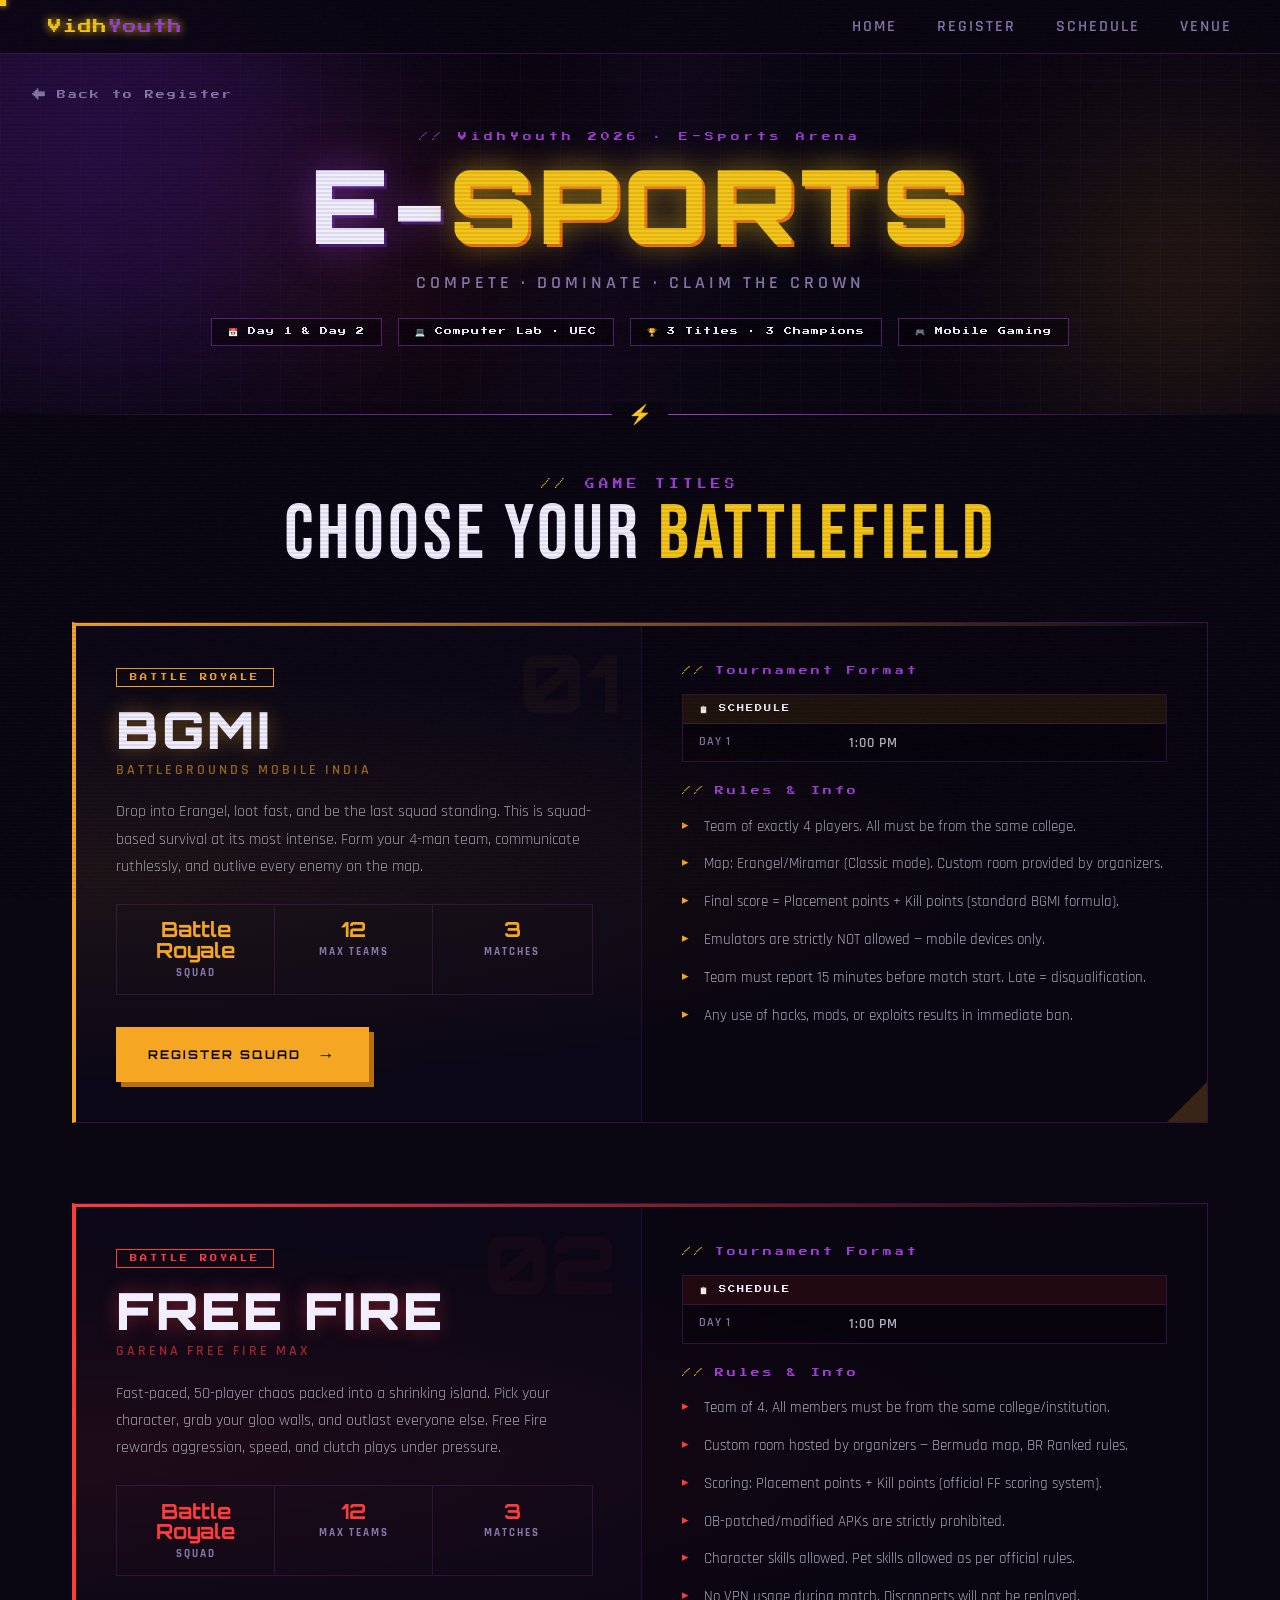
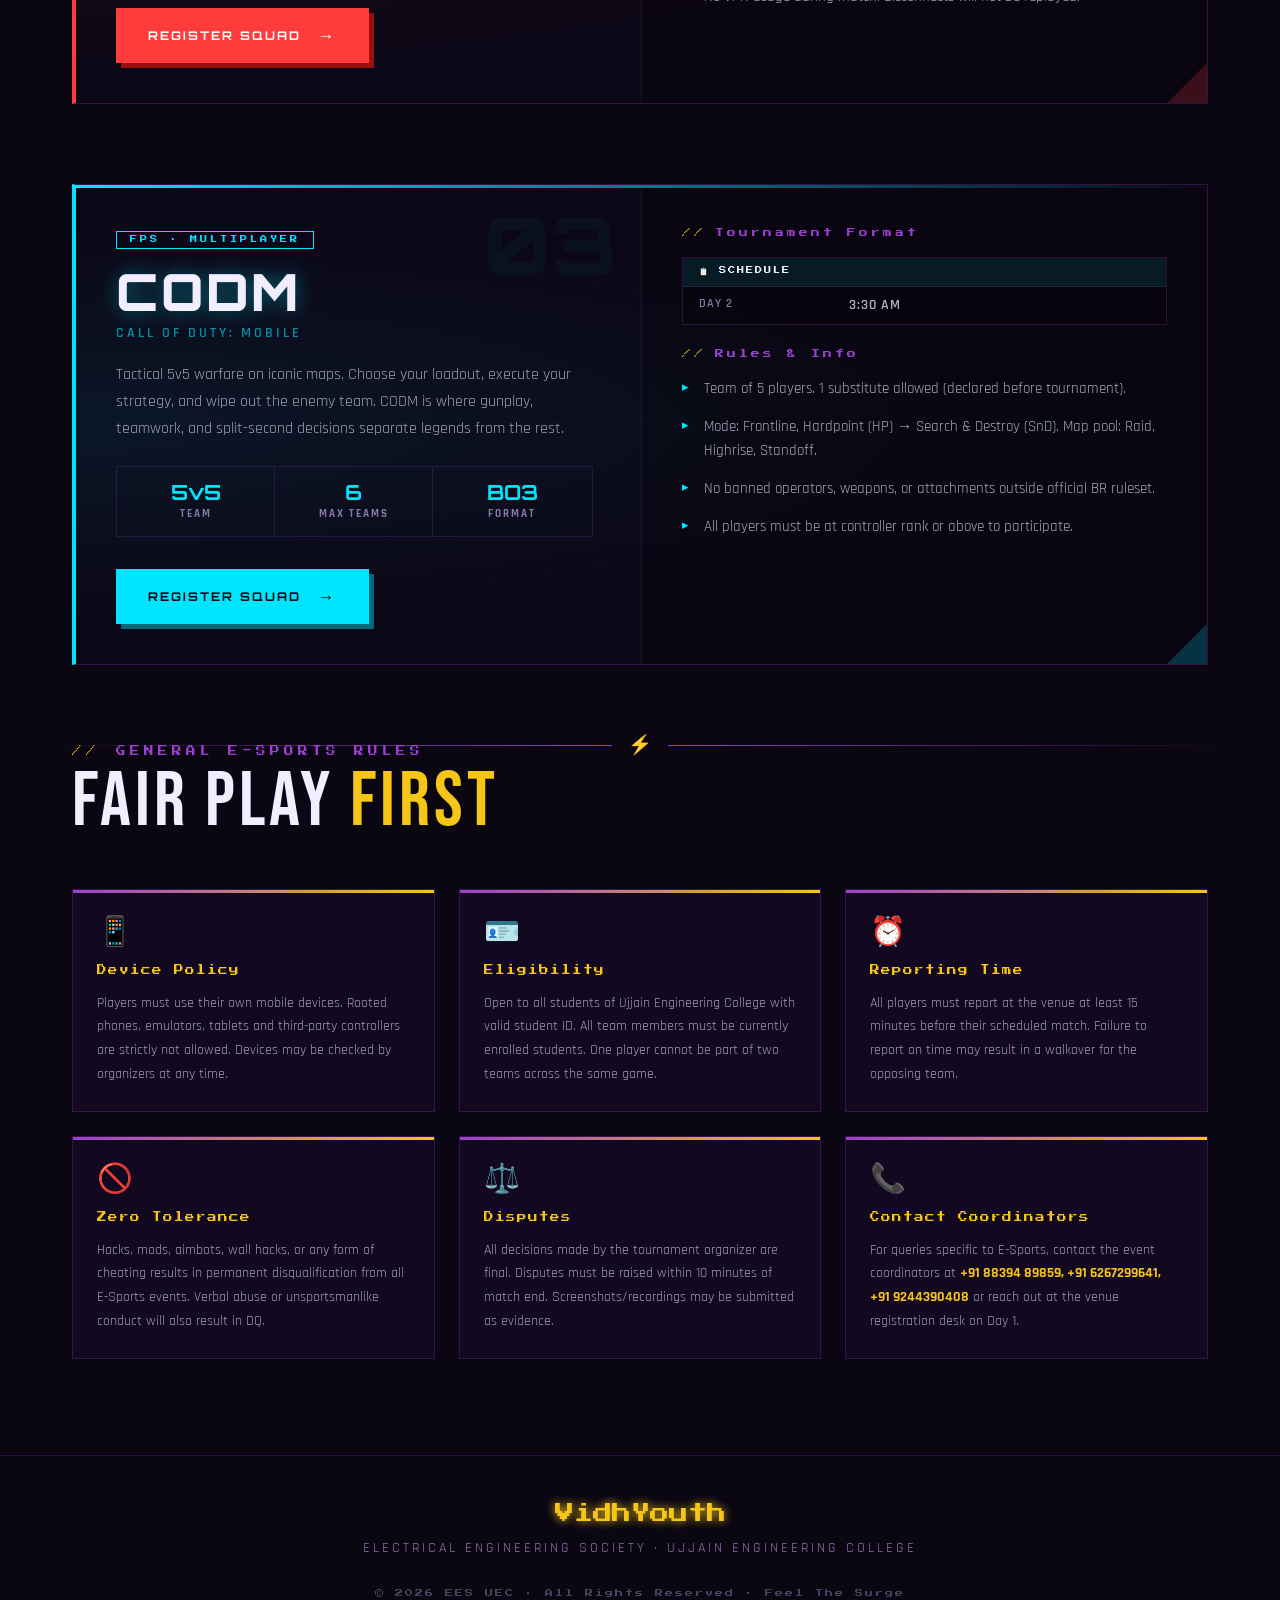
==== commit 6d2e92a0: "alpha" ====
--- a/esports.html
+++ b/esports.html
@@ -538,11 +538,11 @@
 
         <div class="game-stats">
           <div class="game-stat">
-            <div class="stat-val">4v4</div>
+            <div class="stat-val">Battle Royale</div>
             <div class="stat-key">Squad</div>
           </div>
           <div class="game-stat">
-            <div class="stat-val">8</div>
+            <div class="stat-val">12</div>
             <div class="stat-key">Max Teams</div>
           </div>
           <div class="game-stat">
@@ -564,48 +564,19 @@
           <div class="bracket-header">📋 SCHEDULE</div>
           <div class="bracket-row">
             <span>DAY 1</span>
-            <span>10:00 AM</span>
-            <span>Qualifiers</span>
-          </div>
-          <div class="bracket-row">
-            <span>DAY 1</span>
-            <span>02:00 PM</span>
-            <span>Semi-Finals</span>
-          </div>
-          <div class="bracket-row">
-            <span>DAY 2</span>
-            <span>11:00 AM</span>
-            <span>Grand Finals</span>
+            <span>1:00 PM</span>
           </div>
         </div>
 
         <div class="rules-heading">Rules &amp; Info</div>
         <ul class="rules-list">
           <li>Team of exactly 4 players. All must be from the same college.</li>
-          <li>Map: Erangel (Classic mode). Custom room provided by organizers.</li>
+          <li>Map: Erangel/Miramar (Classic mode). Custom room provided by organizers.</li>
           <li>Final score = Placement points + Kill points (standard BGMI formula).</li>
           <li>Emulators are strictly NOT allowed — mobile devices only.</li>
           <li>Team must report 15 minutes before match start. Late = disqualification.</li>
           <li>Any use of hacks, mods, or exploits results in immediate ban.</li>
         </ul>
-
-        <div class="prize-row">
-          <div class="prize-cell">
-            <div class="prize-rank">1st Place</div>
-            <span class="prize-medal">🥇</span>
-            <div class="prize-amount">₹3000</div>
-          </div>
-          <div class="prize-cell">
-            <div class="prize-rank">2nd Place</div>
-            <span class="prize-medal">🥈</span>
-            <div class="prize-amount">₹1500</div>
-          </div>
-          <div class="prize-cell">
-            <div class="prize-rank">3rd Place</div>
-            <span class="prize-medal">🥉</span>
-            <div class="prize-amount">₹500</div>
-          </div>
-        </div>
       </div>
 
     </div>
@@ -629,11 +600,11 @@
 
         <div class="game-stats">
           <div class="game-stat">
-            <div class="stat-val">4v4</div>
+            <div class="stat-val">Battle Royale</div>
             <div class="stat-key">Squad</div>
           </div>
           <div class="game-stat">
-            <div class="stat-val">6</div>
+            <div class="stat-val">12</div>
             <div class="stat-key">Max Teams</div>
           </div>
           <div class="game-stat">
@@ -655,18 +626,7 @@
           <div class="bracket-header">📋 SCHEDULE</div>
           <div class="bracket-row">
             <span>DAY 1</span>
-            <span>12:00 PM</span>
-            <span>Qualifiers</span>
-          </div>
-          <div class="bracket-row">
-            <span>DAY 1</span>
-            <span>04:00 PM</span>
-            <span>Semi-Finals</span>
-          </div>
-          <div class="bracket-row">
-            <span>DAY 2</span>
-            <span>01:00 PM</span>
-            <span>Grand Finals</span>
+            <span>1:00 PM</span>
           </div>
         </div>
 
@@ -679,24 +639,6 @@
           <li>Character skills allowed. Pet skills allowed as per official rules.</li>
           <li>No VPN usage during match. Disconnects will not be replayed.</li>
         </ul>
-
-        <div class="prize-row">
-          <div class="prize-cell">
-            <div class="prize-rank">1st Place</div>
-            <span class="prize-medal">🥇</span>
-            <div class="prize-amount">₹2500</div>
-          </div>
-          <div class="prize-cell">
-            <div class="prize-rank">2nd Place</div>
-            <span class="prize-medal">🥈</span>
-            <div class="prize-amount">₹1000</div>
-          </div>
-          <div class="prize-cell">
-            <div class="prize-rank">3rd Place</div>
-            <span class="prize-medal">🥉</span>
-            <div class="prize-amount">₹500</div>
-          </div>
-        </div>
       </div>
 
     </div>
@@ -724,7 +666,7 @@
             <div class="stat-key">Team</div>
           </div>
           <div class="game-stat">
-            <div class="stat-val">8</div>
+            <div class="stat-val">6</div>
             <div class="stat-key">Max Teams</div>
           </div>
           <div class="game-stat">
@@ -745,49 +687,18 @@
         <div class="bracket-box">
           <div class="bracket-header">📋 SCHEDULE</div>
           <div class="bracket-row">
-            <span>DAY 1</span>
-            <span>11:00 AM</span>
-            <span>Group Stage</span>
-          </div>
-          <div class="bracket-row">
-            <span>DAY 1</span>
-            <span>03:00 PM</span>
-            <span>Knockout Round</span>
-          </div>
-          <div class="bracket-row">
             <span>DAY 2</span>
-            <span>03:00 PM</span>
-            <span>Finals (BO3)</span>
+            <span>3:30 AM</span>
           </div>
         </div>
 
         <div class="rules-heading">Rules &amp; Info</div>
         <ul class="rules-list">
           <li>Team of 5 players. 1 substitute allowed (declared before tournament).</li>
-          <li>Mode: Hardpoint (HP) → Search &amp; Destroy (SnD). Map pool: Raid, Highrise, Standoff.</li>
-          <li>Best of 3 in Finals. Best of 1 in all earlier rounds.</li>
+          <li>Mode: Frontline, Hardpoint (HP) → Search &amp; Destroy (SnD). Map pool: Raid, Highrise, Standoff.</li>
           <li>No banned operators, weapons, or attachments outside official BR ruleset.</li>
-          <li>Ghosting and stream-sniping during live matches will result in DQ.</li>
           <li>All players must be at controller rank or above to participate.</li>
         </ul>
-
-        <div class="prize-row">
-          <div class="prize-cell">
-            <div class="prize-rank">1st Place</div>
-            <span class="prize-medal">🥇</span>
-            <div class="prize-amount">₹3500</div>
-          </div>
-          <div class="prize-cell">
-            <div class="prize-rank">2nd Place</div>
-            <span class="prize-medal">🥈</span>
-            <div class="prize-amount">₹1500</div>
-          </div>
-          <div class="prize-cell">
-            <div class="prize-rank">3rd Place</div>
-            <span class="prize-medal">🥉</span>
-            <div class="prize-amount">₹500</div>
-          </div>
-        </div>
       </div>
 
     </div>
@@ -807,7 +718,7 @@
       <div class="general-card reveal">
         <span class="gen-icon">📱</span>
         <div class="gen-title">Device Policy</div>
-        <div class="gen-text">Players must use their own mobile devices. Rooted phones, emulators, and third-party controllers are strictly not allowed. Devices may be checked by organizers at any time.</div>
+        <div class="gen-text">Players must use their own mobile devices. Rooted phones, emulators, tablets and third-party controllers are strictly not allowed. Devices may be checked by organizers at any time.</div>
       </div>
 
       <div class="general-card reveal">
@@ -819,7 +730,7 @@
       <div class="general-card reveal">
         <span class="gen-icon">⏰</span>
         <div class="gen-title">Reporting Time</div>
-        <div class="gen-text">All players must report at the venue (Computer Lab) at least 15 minutes before their scheduled match. Failure to report on time may result in a walkover for the opposing team.</div>
+        <div class="gen-text">All players must report at the venue at least 15 minutes before their scheduled match. Failure to report on time may result in a walkover for the opposing team.</div>
       </div>
 
       <div class="general-card reveal">
@@ -837,7 +748,7 @@
       <div class="general-card reveal">
         <span class="gen-icon">📞</span>
         <div class="gen-title">Contact Coordinators</div>
-        <div class="gen-text">For queries specific to E-Sports, contact the event coordinators at <strong style="color:var(--yellow)">+91 88394 89859</strong> or reach out at the venue registration desk on Day 1.</div>
+        <div class="gen-text">For queries specific to E-Sports, contact the event coordinators at <strong style="color:var(--yellow)">+91 88394 89859, +91 6267299641, +91 9244390408</strong> or reach out at the venue registration desk on Day 1.</div>
       </div>
 
     </div>
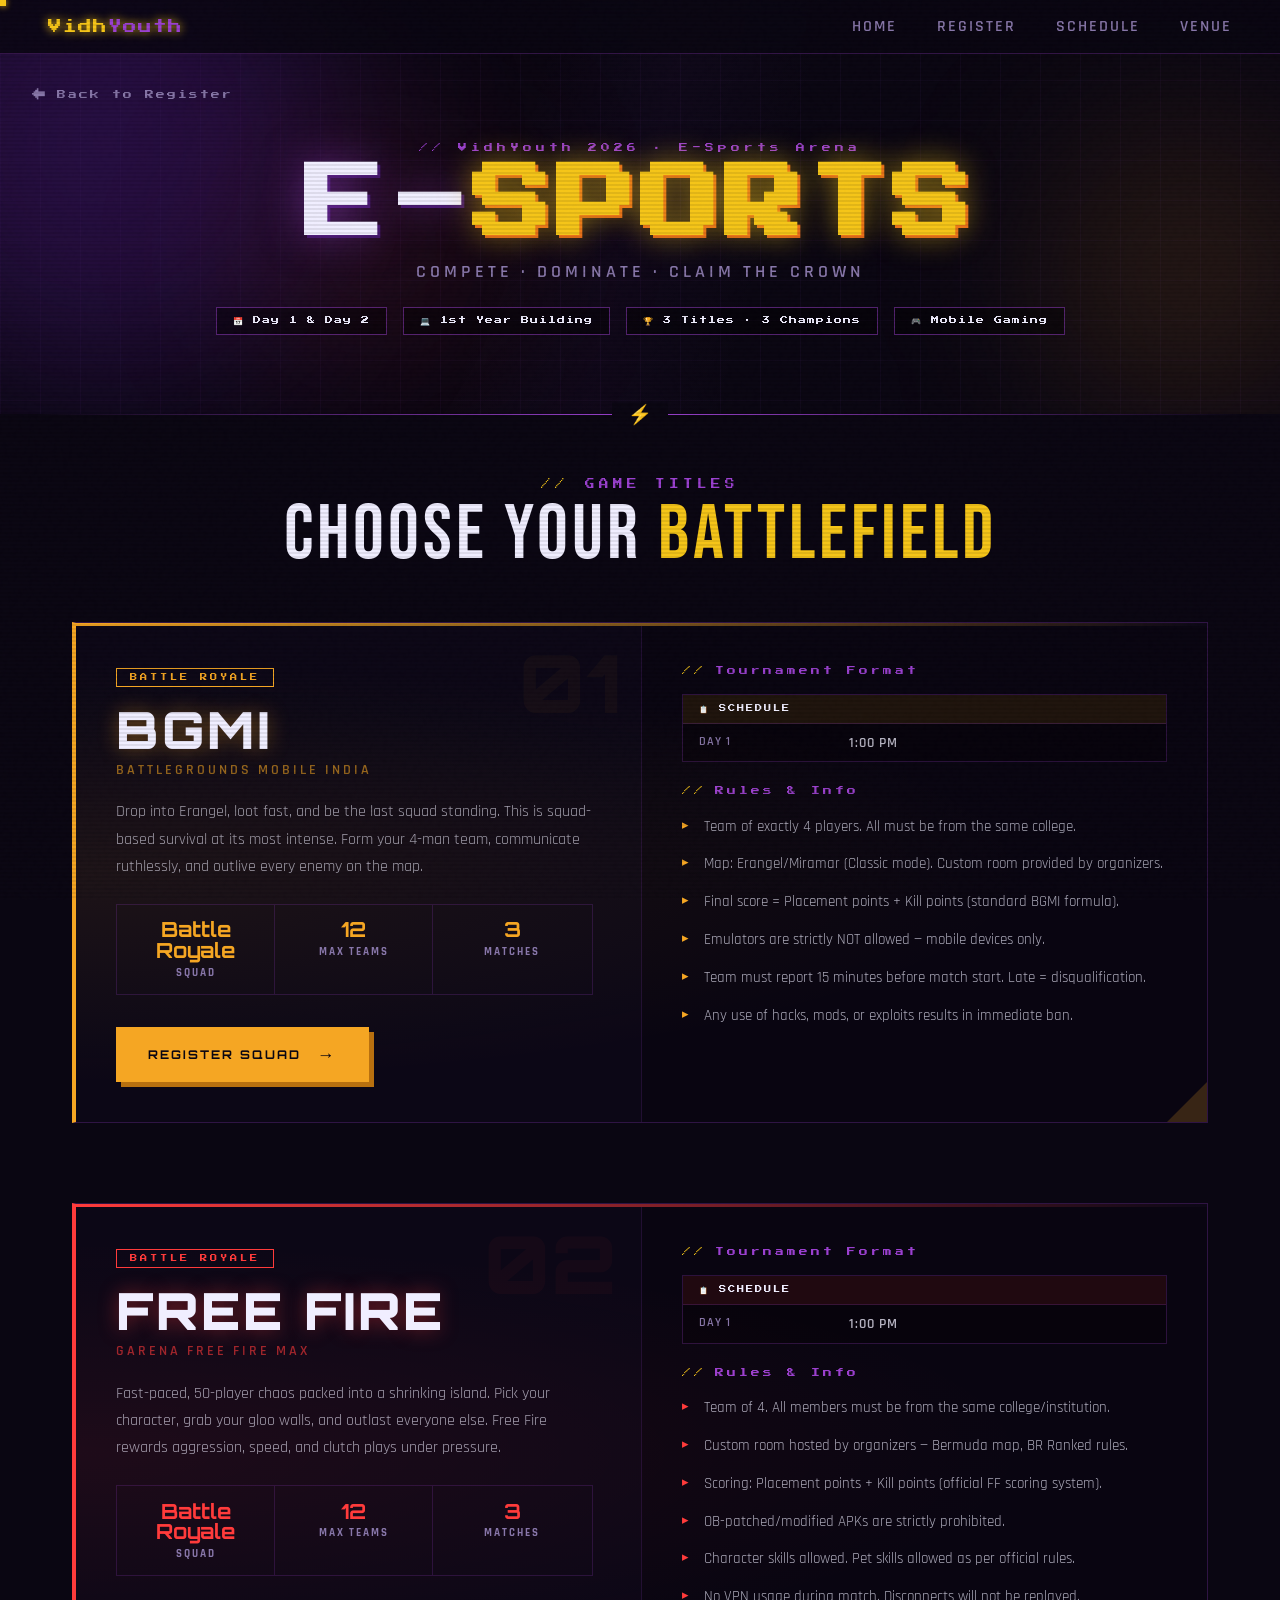
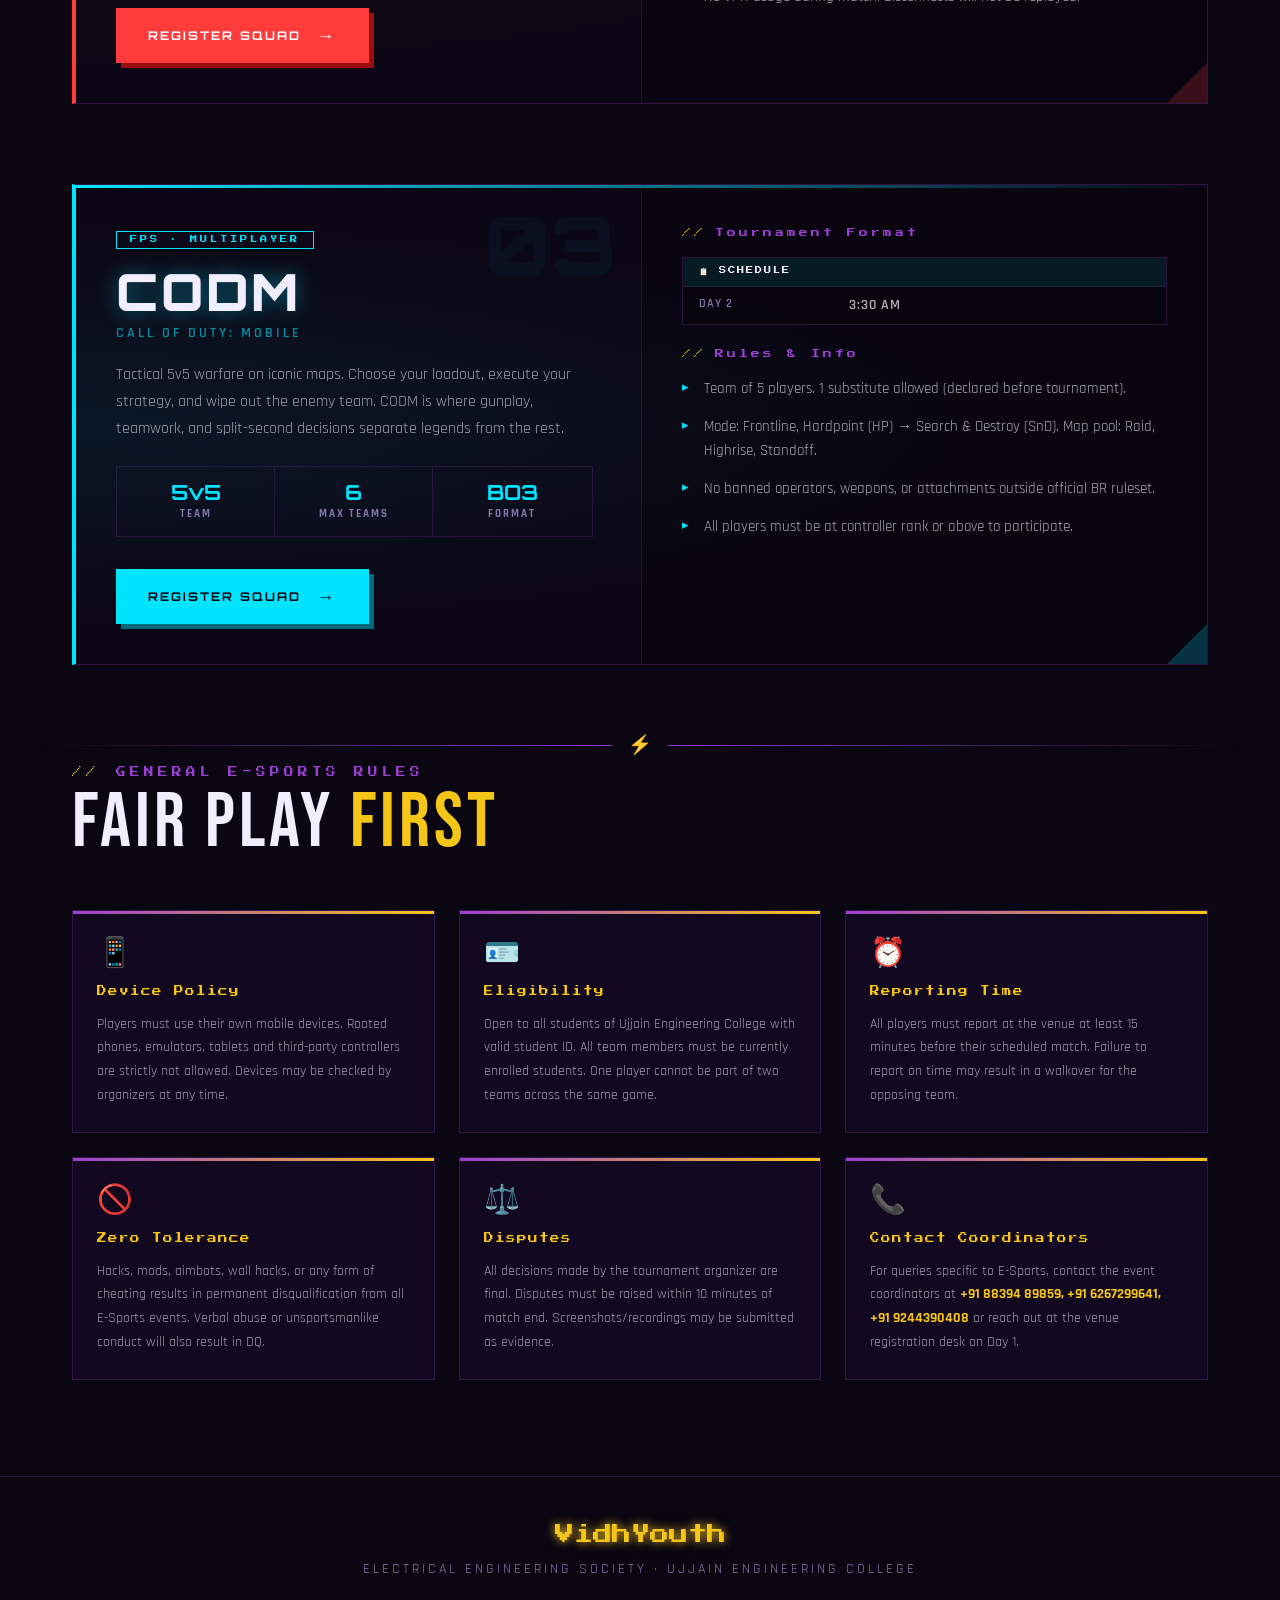
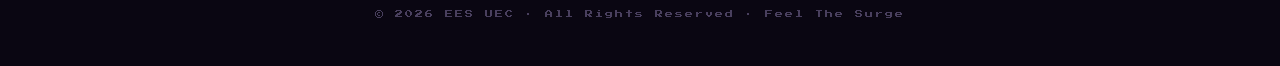
==== commit 19178d57: "bugfix: Update event details and schedule for VidhYouth 2024" ====
--- a/esports.html
+++ b/esports.html
@@ -85,8 +85,9 @@
 }
 
 .es-title {
-  font-family: 'Orbitron', sans-serif;
-  font-size: clamp(2.8rem, 8vw, 6.5rem);
+
+  font-family: 'Press Start 2P', sans-serif;
+  font-size: clamp(2.5rem, 7vw, 5rem);
   font-weight: 900;
   letter-spacing: 4px;
   color: var(--white);
@@ -504,7 +505,7 @@
 
   <div class="es-pills">
     <span class="es-pill">📅 Day 1 &amp; Day 2</span>
-    <span class="es-pill">💻 Computer Lab · UEC</span>
+    <span class="es-pill">💻 1st Year Building</span>
     <span class="es-pill">🏆 3 Titles · 3 Champions</span>
     <span class="es-pill">🎮 Mobile Gaming</span>
   </div>
@@ -708,7 +709,7 @@
 
 <!-- ===== GENERAL RULES ===== -->
 <div class="section-wrap">
-  <div class="divider" style="max-width:1200px;margin:0 auto;padding:0 2rem;"></div>
+  <div class="divider" style="max-width:1200px;margin:0 auto;padding:0 2rem;"></div><br>
   <div class="general-section">
     <div class="section-label">General E-Sports Rules</div>
     <div class="section-title">Fair Play <span>First</span></div>
